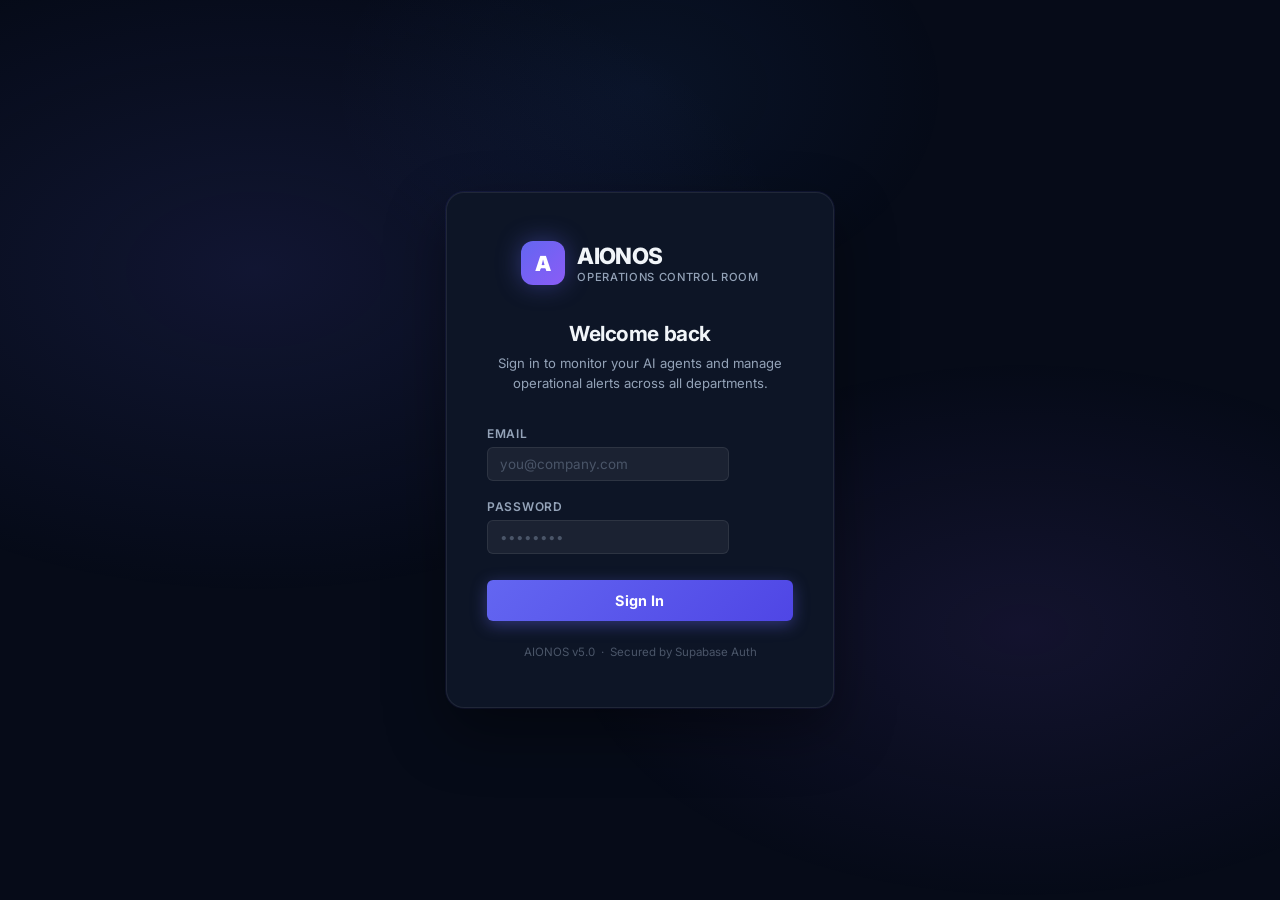
==== frontend/login.html @ afbbd94f "feat: AIONOS Agentic AI Factory - Phases 1-5 Phase 1: FastAPI backend, Supabase DB, seeded alerts/ap" ====
<!DOCTYPE html>
<html lang="en">
<head>
  <meta charset="UTF-8" />
  <meta name="viewport" content="width=device-width, initial-scale=1.0" />
  <title>AIONOS — Sign In</title>
  <meta name="description" content="Sign in to AIONOS Operations Control Room" />
  <link rel="stylesheet" href="src/css/design.css" />
  <link rel="icon" href="data:image/svg+xml,<svg xmlns='http://www.w3.org/2000/svg' viewBox='0 0 100 100'><rect width='100' height='100' rx='20' fill='%236366f1'/><text y='.9em' font-size='70' x='12'>A</text></svg>" />
  <style>
    body { min-height: 100vh; display: flex; align-items: center; justify-content: center; overflow: hidden; }

    body::before {
      content: '';
      position: fixed; inset: 0; pointer-events: none;
      background:
        radial-gradient(ellipse 70% 60% at 20% 30%, rgba(99,102,241,0.12) 0%, transparent 60%),
        radial-gradient(ellipse 60% 50% at 80% 70%, rgba(139,92,246,0.10) 0%, transparent 60%),
        radial-gradient(ellipse 40% 40% at 50% 10%, rgba(59,130,246,0.07) 0%, transparent 60%);
    }

    .login-wrapper {
      position: relative; z-index: 1;
      width: 100%; max-width: 420px;
      padding: 16px;
    }

    .login-card {
      background: var(--bg-surface);
      border: 1px solid var(--border);
      border-radius: var(--radius-lg);
      padding: 48px 40px;
      backdrop-filter: blur(20px);
      box-shadow: 0 24px 60px rgba(0,0,0,0.4), 0 0 0 1px rgba(99,102,241,0.1);
    }

    .login-logo {
      display: flex; align-items: center; gap: 12px;
      margin-bottom: 36px; justify-content: center;
    }
    .login-logo-mark {
      width: 44px; height: 44px; border-radius: 12px;
      background: linear-gradient(135deg, #6366f1, #8b5cf6);
      display: flex; align-items: center; justify-content: center;
      font-size: 1.3rem; font-weight: 900; color: white;
      box-shadow: 0 0 24px rgba(99,102,241,0.4);
    }
    .login-logo-text {
      font-size: 1.4rem; font-weight: 800; letter-spacing: -0.03em;
    }
    .login-logo-text span {
      display: block; font-size: 0.7rem; font-weight: 500;
      color: var(--text-secondary); letter-spacing: 0.06em; text-transform: uppercase; margin-top: 1px;
    }

    .login-title {
      text-align: center; margin-bottom: 8px;
      font-size: 1.3rem; font-weight: 700; letter-spacing: -0.02em;
    }
    .login-subtitle {
      text-align: center; margin-bottom: 32px;
      font-size: 0.82rem; color: var(--text-secondary); line-height: 1.5;
    }

    .form-group { margin-bottom: 18px; }
    .form-label {
      display: block; font-size: 0.75rem; font-weight: 600;
      color: var(--text-secondary); text-transform: uppercase;
      letter-spacing: 0.06em; margin-bottom: 6px;
    }

    .login-btn {
      width: 100%; padding: 12px;
      background: linear-gradient(135deg, #6366f1, #4f46e5);
      color: white; border: none; border-radius: var(--radius-sm);
      font-size: 0.9rem; font-weight: 700; cursor: pointer;
      transition: all 0.2s; letter-spacing: 0.02em;
      margin-top: 8px;
      box-shadow: 0 4px 16px rgba(99,102,241,0.4);
    }
    .login-btn:hover:not(:disabled) {
      transform: translateY(-1px);
      box-shadow: 0 8px 24px rgba(99,102,241,0.5);
    }
    .login-btn:disabled { opacity: 0.6; cursor: not-allowed; transform: none; }

    .login-error {
      background: rgba(244,63,94,0.1); border: 1px solid rgba(244,63,94,0.3);
      border-radius: var(--radius-sm); padding: 10px 14px;
      font-size: 0.82rem; color: #f43f5e; margin-bottom: 16px;
      display: none;
    }
    .login-error.show { display: block; }

    .login-footer {
      text-align: center; margin-top: 24px;
      font-size: 0.72rem; color: var(--text-muted);
    }

    .spinner-inline {
      display: inline-block; width: 14px; height: 14px;
      border: 2px solid rgba(255,255,255,0.3);
      border-top-color: white; border-radius: 50%;
      animation: spin 0.7s linear infinite; vertical-align: middle; margin-right: 6px;
    }
    @keyframes spin { to { transform: rotate(360deg); } }
  </style>
</head>
<body>
  <div class="login-wrapper">
    <div class="login-card">
      <div class="login-logo">
        <div class="login-logo-mark">A</div>
        <div class="login-logo-text">AIONOS <span>Operations Control Room</span></div>
      </div>

      <h1 class="login-title">Welcome back</h1>
      <p class="login-subtitle">Sign in to monitor your AI agents and manage operational alerts across all departments.</p>

      <div class="login-error" id="login-error"></div>

      <form id="login-form" autocomplete="on">
        <div class="form-group">
          <label class="form-label" for="email">Email</label>
          <input class="input" type="email" id="email" name="email"
            placeholder="you@company.com" autocomplete="email" required />
        </div>
        <div class="form-group">
          <label class="form-label" for="password">Password</label>
          <input class="input" type="password" id="password" name="password"
            placeholder="••••••••" autocomplete="current-password" required />
        </div>
        <button class="login-btn" type="submit" id="login-btn">Sign In</button>
      </form>

      <div class="login-footer">
        AIONOS v5.0 &nbsp;·&nbsp; Secured by Supabase Auth
      </div>
    </div>
  </div>

  <script>
    const BASE = "http://localhost:8000";

    // If already logged in, redirect to dashboard
    const token = localStorage.getItem("aionos_token");
    if (token) {
      try {
        const payload = JSON.parse(atob(token.split(".")[1]));
        if (payload.exp * 1000 > Date.now()) {
          window.location.href = "/ui/";
        }
      } catch (_) {}
    }

    document.getElementById("login-form").addEventListener("submit", async (e) => {
      e.preventDefault();
      const btn   = document.getElementById("login-btn");
      const error = document.getElementById("login-error");
      const email    = document.getElementById("email").value.trim();
      const password = document.getElementById("password").value;

      btn.disabled = true;
      btn.innerHTML = '<span class="spinner-inline"></span>Signing in…';
      error.classList.remove("show");

      try {
        const res = await fetch(`${BASE}/api/auth/login`, {
          method:  "POST",
          headers: { "Content-Type": "application/json" },
          body:    JSON.stringify({ email, password }),
        });
        const data = await res.json();

        if (!res.ok) {
          throw new Error(data.detail || "Login failed");
        }

        localStorage.setItem("aionos_token",         data.access_token);
        localStorage.setItem("aionos_refresh_token",  data.refresh_token);
        localStorage.setItem("aionos_user",           JSON.stringify(data.user));

        window.location.href = "/ui/";
      } catch (err) {
        error.textContent = err.message || "Invalid credentials. Please try again.";
        error.classList.add("show");
        btn.disabled = false;
        btn.textContent = "Sign In";
      }
    });
  </script>
</body>
</html>
---- frontend/src/css/design.css ----
/* ============================================================
   AIONOS Design System � CSS Custom Properties & Utilities
   ============================================================ */

@import url("https://fonts.googleapis.com/css2?family=Inter:wght@300;400;500;600;700;800&family=JetBrains+Mono:wght@400;500&display=swap");

/* -- Color Tokens ------------------------------------------- */
:root {
  /* Backgrounds */
  --bg-base:    #060b18;
  --bg-surface: #0d1526;
  --bg-card:    rgba(18, 26, 48, 0.85);
  --bg-glass:   rgba(255, 255, 255, 0.04);
  --bg-glass-hover: rgba(255, 255, 255, 0.07);
  --bg-input:   rgba(255, 255, 255, 0.06);

  /* Borders */
  --border:        rgba(255, 255, 255, 0.08);
  --border-strong: rgba(255, 255, 255, 0.14);
  --border-accent: rgba(99, 102, 241, 0.4);

  /* Text */
  --text-primary:   #f1f5f9;
  --text-secondary: #94a3b8;
  --text-muted:     #4a5568;
  --text-inverse:   #0d1526;

  /* Brand / Accent */
  --indigo:      #6366f1;
  --indigo-dim:  rgba(99, 102, 241, 0.15);
  --indigo-glow: rgba(99, 102, 241, 0.3);

  /* Severity */
  --critical:     #f43f5e;
  --critical-dim: rgba(244, 63, 94, 0.12);
  --high:         #f97316;
  --high-dim:     rgba(249, 115, 22, 0.12);
  --medium:       #eab308;
  --medium-dim:   rgba(234, 179, 8, 0.12);
  --low:          #22c55e;
  --low-dim:      rgba(34, 197, 94, 0.12);

  /* Status */
  --open:               #6366f1;
  --in-progress:        #3b82f6;
  --pending-approval:   #f97316;
  --resolved:           #22c55e;
  --escalated:          #f43f5e;

  /* Departments */
  --dept-finance:    #818cf8;
  --dept-hr:         #f472b6;
  --dept-sales:      #34d399;
  --dept-operations: #fbbf24;

  /* Spacing */
  --radius-sm:  6px;
  --radius-md:  12px;
  --radius-lg:  18px;
  --radius-xl:  24px;

  /* Shadows */
  --shadow-card: 0 4px 24px rgba(0,0,0,0.4), 0 1px 3px rgba(0,0,0,0.3);
  --shadow-glow: 0 0 32px rgba(99, 102, 241, 0.15);
  --shadow-modal: 0 24px 64px rgba(0,0,0,0.7);

  /* Transitions */
  --ease: cubic-bezier(0.4, 0, 0.2, 1);
  --transition: 0.2s var(--ease);
  --transition-slow: 0.4s var(--ease);
}

/* -- Reset -------------------------------------------------- */
*, *::before, *::after { box-sizing: border-box; margin: 0; padding: 0; }
html { scroll-behavior: smooth; }
body {
  font-family: "Inter", -apple-system, system-ui, sans-serif;
  background: var(--bg-base);
  color: var(--text-primary);
  min-height: 100vh;
  -webkit-font-smoothing: antialiased;
  overflow-x: hidden;
}
button { font-family: inherit; cursor: pointer; border: none; outline: none; }
input, select, textarea { font-family: inherit; outline: none; }
a { text-decoration: none; color: inherit; }
img { max-width: 100%; }

/* -- Typography Utilities ----------------------------------- */
.text-xs   { font-size: 0.7rem; }
.text-sm   { font-size: 0.8125rem; }
.text-base { font-size: 0.9375rem; }
.text-lg   { font-size: 1.125rem; }
.text-xl   { font-size: 1.375rem; }
.text-2xl  { font-size: 1.75rem; }
.text-3xl  { font-size: 2.25rem; }
.font-mono { font-family: "JetBrains Mono", monospace; }
.font-medium { font-weight: 500; }
.font-semibold { font-weight: 600; }
.font-bold   { font-weight: 700; }
.text-muted  { color: var(--text-secondary); }
.text-accent { color: var(--indigo); }

/* -- Layout Utilities --------------------------------------- */
.flex       { display: flex; }
.flex-col   { display: flex; flex-direction: column; }
.items-center { align-items: center; }
.justify-between { justify-content: space-between; }
.gap-1  { gap: 4px; }
.gap-2  { gap: 8px; }
.gap-3  { gap: 12px; }
.gap-4  { gap: 16px; }
.gap-6  { gap: 24px; }
.gap-8  { gap: 32px; }
.w-full { width: 100%; }
.h-full { height: 100%; }

/* -- Glass Card --------------------------------------------- */
.card {
  background: var(--bg-card);
  border: 1px solid var(--border);
  border-radius: var(--radius-lg);
  backdrop-filter: blur(16px);
  -webkit-backdrop-filter: blur(16px);
  box-shadow: var(--shadow-card);
  transition: border-color var(--transition), box-shadow var(--transition);
}
.card:hover { border-color: var(--border-strong); }
.card.glow:hover {
  border-color: var(--border-accent);
  box-shadow: var(--shadow-card), var(--shadow-glow);
}

/* -- Severity Badges ---------------------------------------- */
.badge {
  display: inline-flex; align-items: center; gap: 5px;
  padding: 3px 10px; border-radius: 100px;
  font-size: 0.72rem; font-weight: 600; letter-spacing: 0.03em;
  white-space: nowrap;
}
.badge-critical { background: var(--critical-dim); color: var(--critical); border: 1px solid rgba(244,63,94,0.25); }
.badge-high     { background: var(--high-dim);     color: var(--high);     border: 1px solid rgba(249,115,22,0.25); }
.badge-medium   { background: var(--medium-dim);   color: var(--medium);   border: 1px solid rgba(234,179,8,0.25); }
.badge-low      { background: var(--low-dim);       color: var(--low);      border: 1px solid rgba(34,197,94,0.25); }

/* -- Status Badges ------------------------------------------ */
.status-open             { background: var(--indigo-dim);   color: var(--open); }
.status-in_progress      { background: rgba(59,130,246,.12); color: var(--in-progress); }
.status-pending_approval { background: var(--high-dim);     color: var(--pending-approval); }
.status-resolved         { background: var(--low-dim);       color: var(--resolved); }
.status-escalated        { background: var(--critical-dim);  color: var(--escalated); }

/* -- Buttons ------------------------------------------------ */
.btn {
  display: inline-flex; align-items: center; gap: 7px;
  padding: 8px 18px; border-radius: var(--radius-sm);
  font-size: 0.82rem; font-weight: 600; letter-spacing: 0.01em;
  transition: all var(--transition);
  white-space: nowrap;
}
.btn-primary {
  background: var(--indigo); color: #fff;
  box-shadow: 0 0 16px rgba(99,102,241,0.35);
}
.btn-primary:hover { background: #818cf8; box-shadow: 0 0 24px rgba(99,102,241,0.5); transform: translateY(-1px); }
.btn-primary:active { transform: translateY(0); }
.btn-ghost {
  background: var(--bg-glass); color: var(--text-secondary); border: 1px solid var(--border);
}
.btn-ghost:hover { background: var(--bg-glass-hover); color: var(--text-primary); border-color: var(--border-strong); }
.btn-danger {
  background: rgba(244,63,94,0.12); color: var(--critical); border: 1px solid rgba(244,63,94,0.3);
}
.btn-danger:hover { background: rgba(244,63,94,0.2); }
.btn-success {
  background: rgba(34,197,94,0.12); color: var(--resolved); border: 1px solid rgba(34,197,94,0.3);
}
.btn-success:hover { background: rgba(34,197,94,0.2); }
.btn-sm { padding: 5px 12px; font-size: 0.75rem; }
.btn:disabled { opacity: 0.45; cursor: not-allowed; pointer-events: none; }

/* -- Input / Select ----------------------------------------- */
.input, .select {
  background: var(--bg-input); border: 1px solid var(--border);
  border-radius: var(--radius-sm); color: var(--text-primary);
  padding: 8px 12px; font-size: 0.84rem;
  transition: border-color var(--transition);
}
.input::placeholder { color: var(--text-muted); }
.input:focus, .select:focus { border-color: var(--border-accent); }
.select option { background: var(--bg-surface); }

/* -- Table -------------------------------------------------- */
.table-wrapper {
  border: 1px solid var(--border); border-radius: var(--radius-md);
  overflow: hidden; overflow-x: auto;
}
table { width: 100%; border-collapse: collapse; }
thead { background: rgba(255,255,255,0.03); }
th {
  padding: 11px 16px; text-align: left;
  font-size: 0.72rem; font-weight: 600; color: var(--text-secondary);
  letter-spacing: 0.06em; text-transform: uppercase;
  border-bottom: 1px solid var(--border);
}
td {
  padding: 13px 16px; font-size: 0.84rem; color: var(--text-primary);
  border-bottom: 1px solid var(--border); vertical-align: middle;
}
tr:last-child td { border-bottom: none; }
tbody tr { transition: background var(--transition); }
tbody tr:hover { background: var(--bg-glass); }

/* -- Spinner ------------------------------------------------ */
@keyframes spin { to { transform: rotate(360deg); } }
.spinner {
  width: 18px; height: 18px;
  border: 2px solid rgba(99,102,241,0.2);
  border-top-color: var(--indigo);
  border-radius: 50%;
  animation: spin 0.7s linear infinite;
  flex-shrink: 0;
}
.spinner-lg { width: 40px; height: 40px; border-width: 3px; }

/* -- Skeleton loader ---------------------------------------- */
@keyframes shimmer {
  from { background-position: -200% 0; }
  to   { background-position:  200% 0; }
}
.skeleton {
  background: linear-gradient(90deg, var(--bg-glass) 25%, rgba(255,255,255,0.08) 50%, var(--bg-glass) 75%);
  background-size: 200% 100%;
  animation: shimmer 1.4s infinite;
  border-radius: var(--radius-sm);
}

/* -- Modal -------------------------------------------------- */
.modal-backdrop {
  position: fixed; inset: 0; z-index: 200;
  background: rgba(0,0,0,0.7); backdrop-filter: blur(4px);
  display: flex; align-items: center; justify-content: center;
  padding: 24px;
}
.modal {
  background: var(--bg-surface); border: 1px solid var(--border-strong);
  border-radius: var(--radius-xl); box-shadow: var(--shadow-modal);
  padding: 32px; max-width: 480px; width: 100%;
  animation: slideUp 0.2s var(--ease);
}
@keyframes slideUp {
  from { opacity: 0; transform: translateY(20px); }
  to   { opacity: 1; transform: translateY(0); }
}

/* -- Drawer ------------------------------------------------- */
.drawer-backdrop {
  position: fixed; inset: 0; z-index: 100;
  background: rgba(0,0,0,0.5); backdrop-filter: blur(2px);
}
.drawer {
  position: fixed; top: 0; right: 0; bottom: 0; z-index: 101;
  width: min(600px, 100vw); background: var(--bg-surface);
  border-left: 1px solid var(--border-strong);
  box-shadow: -8px 0 40px rgba(0,0,0,0.5);
  display: flex; flex-direction: column;
  animation: slideIn 0.25s var(--ease);
  overflow: hidden;
}
@keyframes slideIn {
  from { transform: translateX(100%); }
  to   { transform: translateX(0); }
}
.drawer-header {
  padding: 20px 24px; border-bottom: 1px solid var(--border);
  display: flex; align-items: flex-start; justify-content: space-between; gap: 12px; flex-shrink: 0;
}
.drawer-body { flex: 1; overflow-y: auto; padding: 20px 24px; }
.close-btn {
  background: var(--bg-glass); border: 1px solid var(--border);
  border-radius: var(--radius-sm); width: 32px; height: 32px;
  display: flex; align-items: center; justify-content: center;
  color: var(--text-secondary); font-size: 1.1rem; flex-shrink: 0;
  cursor: pointer; transition: all var(--transition);
}
.close-btn:hover { background: var(--bg-glass-hover); color: var(--text-primary); }

/* -- Sidebar Nav -------------------------------------------- */
.sidebar {
  width: 220px; flex-shrink: 0;
  background: var(--bg-surface);
  border-right: 1px solid var(--border);
  display: flex; flex-direction: column; padding: 24px 0;
  position: fixed; top: 0; left: 0; bottom: 0; z-index: 50;
}
.sidebar-logo {
  padding: 0 20px 28px;
  display: flex; align-items: center; gap: 10px;
}
.sidebar-logo .logo-mark {
  width: 34px; height: 34px; border-radius: 10px;
  background: linear-gradient(135deg, var(--indigo) 0%, #8b5cf6 100%);
  display: flex; align-items: center; justify-content: center;
  font-size: 1rem; font-weight: 800; color: #fff; flex-shrink: 0;
  box-shadow: 0 0 20px var(--indigo-glow);
}
.sidebar-logo .logo-text { font-weight: 700; font-size: 0.95rem; letter-spacing: -0.01em; }
.sidebar-logo .logo-text span { display: block; font-size: 0.68rem; color: var(--text-secondary); font-weight: 400; }
.nav-section { padding: 0 12px 6px; }
.nav-section-label {
  font-size: 0.65rem; font-weight: 700; letter-spacing: 0.1em; text-transform: uppercase;
  color: var(--text-muted); padding: 0 8px; margin-bottom: 4px;
}
.nav-link {
  display: flex; align-items: center; gap: 10px;
  padding: 9px 12px; border-radius: var(--radius-sm);
  font-size: 0.84rem; font-weight: 500; color: var(--text-secondary);
  cursor: pointer; transition: all var(--transition);
  border: 1px solid transparent;
}
.nav-link:hover { background: var(--bg-glass); color: var(--text-primary); }
.nav-link.active {
  background: var(--indigo-dim); color: var(--indigo);
  border-color: var(--border-accent);
}
.nav-link .nav-icon { font-size: 1rem; width: 20px; text-align: center; }
.nav-badge {
  margin-left: auto; background: var(--critical); color: #fff;
  border-radius: 100px; font-size: 0.65rem; font-weight: 700; padding: 1px 7px;
  min-width: 20px; text-align: center;
}

/* -- Main content ------------------------------------------- */
.app-layout { display: flex; min-height: 100vh; }
.main { margin-left: 220px; flex: 1; display: flex; flex-direction: column; min-height: 100vh; }
.page { flex: 1; padding: 28px 32px; max-width: 1400px; }
.page-header { margin-bottom: 28px; }
.page-header h1 { font-size: 1.5rem; font-weight: 700; letter-spacing: -0.02em; }
.page-header p { color: var(--text-secondary); font-size: 0.875rem; margin-top: 4px; }

/* -- KPI Cards ---------------------------------------------- */
.kpi-grid { display: grid; grid-template-columns: repeat(auto-fit, minmax(220px, 1fr)); gap: 16px; }
.kpi-card {
  padding: 22px 24px;
  display: flex; flex-direction: column; gap: 12px;
  position: relative; overflow: hidden;
}
.kpi-card::before {
  content: ''; position: absolute; top: -20px; right: -20px;
  width: 80px; height: 80px; border-radius: 50%;
  background: radial-gradient(circle, var(--kpi-color, var(--indigo)) 0%, transparent 70%);
  opacity: 0.15;
}
.kpi-label { font-size: 0.72rem; font-weight: 600; text-transform: uppercase; letter-spacing: 0.08em; color: var(--text-secondary); }
.kpi-value { font-size: 2.2rem; font-weight: 800; line-height: 1; letter-spacing: -0.03em; }
.kpi-sub   { display: flex; gap: 12px; flex-wrap: wrap; }
.kpi-sub-item { display: flex; align-items: center; gap: 5px; font-size: 0.76rem; color: var(--text-secondary); }
.kpi-dot { width: 6px; height: 6px; border-radius: 50%; flex-shrink: 0; }

/* -- Activity Feed ------------------------------------------ */
.activity-list { display: flex; flex-direction: column; gap: 2px; }
.activity-item {
  display: flex; align-items: flex-start; gap: 12px;
  padding: 10px 14px; border-radius: var(--radius-sm);
  transition: background var(--transition); cursor: default;
}
.activity-item:hover { background: var(--bg-glass); }
.activity-dot { width: 8px; height: 8px; border-radius: 50%; margin-top: 5px; flex-shrink: 0; }
.activity-content { flex: 1; min-width: 0; }
.activity-action { font-size: 0.82rem; font-weight: 500; white-space: nowrap; overflow: hidden; text-overflow: ellipsis; }
.activity-meta   { font-size: 0.72rem; color: var(--text-secondary); margin-top: 2px; }

/* -- Trace Steps -------------------------------------------- */
.trace-list { display: flex; flex-direction: column; gap: 8px; }
.trace-step {
  border-radius: var(--radius-sm); padding: 12px 14px;
  border: 1px solid var(--border); background: var(--bg-glass);
  transition: border-color var(--transition);
}
.trace-step:hover { border-color: var(--border-strong); }
.trace-step.role-ai    { border-left: 3px solid var(--indigo); }
.trace-step.role-tool  { border-left: 3px solid var(--low); }
.trace-step.role-human { border-left: 3px solid var(--medium); }
.trace-role {
  font-size: 0.68rem; font-weight: 700; letter-spacing: 0.08em; text-transform: uppercase; margin-bottom: 6px;
}
.trace-content { font-size: 0.82rem; color: var(--text-secondary); white-space: pre-wrap; word-break: break-word; }
.trace-tool-call {
  display: inline-flex; align-items: center; gap: 6px;
  background: var(--indigo-dim); border: 1px solid var(--border-accent);
  border-radius: var(--radius-sm); padding: 3px 10px; margin: 4px 4px 4px 0;
  font-size: 0.75rem; font-weight: 600; color: var(--indigo); font-family: "JetBrains Mono", monospace;
}

/* -- Misc --------------------------------------------------- */
.divider { border: none; border-top: 1px solid var(--border); margin: 20px 0; }
.empty-state {
  text-align: center; padding: 60px 20px; color: var(--text-secondary);
}
.empty-state .empty-icon { font-size: 2.5rem; margin-bottom: 12px; opacity: 0.5; }
.empty-state p { font-size: 0.875rem; }
.tag {
  display: inline-flex; align-items: center; padding: 2px 8px;
  background: var(--bg-glass); border: 1px solid var(--border);
  border-radius: 4px; font-size: 0.72rem; color: var(--text-secondary); font-family: monospace;
}
.dept-dot {
  width: 8px; height: 8px; border-radius: 50%; display: inline-block;
}
.dept-Finance    { background: var(--dept-finance); }
.dept-HR         { background: var(--dept-hr); }
.dept-Sales      { background: var(--dept-sales); }
.dept-Operations { background: var(--dept-operations); }

/* -- Toast notifications ------------------------------------ */
#toast-container {
  position: fixed; bottom: 24px; right: 24px; z-index: 9999;
  display: flex; flex-direction: column; gap: 10px; pointer-events: none;
}
.toast {
  background: var(--bg-surface); border: 1px solid var(--border-strong);
  border-radius: var(--radius-md); padding: 12px 18px;
  font-size: 0.84rem; min-width: 260px; max-width: 380px;
  box-shadow: var(--shadow-modal); pointer-events: all;
  display: flex; align-items: center; gap: 10px;
  animation: toastIn 0.25s var(--ease);
}
.toast-success { border-left: 3px solid var(--resolved); }
.toast-error   { border-left: 3px solid var(--critical); }
.toast-info    { border-left: 3px solid var(--indigo); }
@keyframes toastIn {
  from { opacity: 0; transform: translateY(10px) scale(0.97); }
  to   { opacity: 1; transform: translateY(0) scale(1); }
}

/* -- Responsive --------------------------------------------- */
@media (max-width: 768px) {
  .sidebar { width: 64px; }
  .sidebar-logo .logo-text,
  .nav-link span,
  .nav-section-label { display: none; }
  .nav-link { justify-content: center; padding: 10px; }
  .main { margin-left: 64px; }
  .page { padding: 16px; }
}
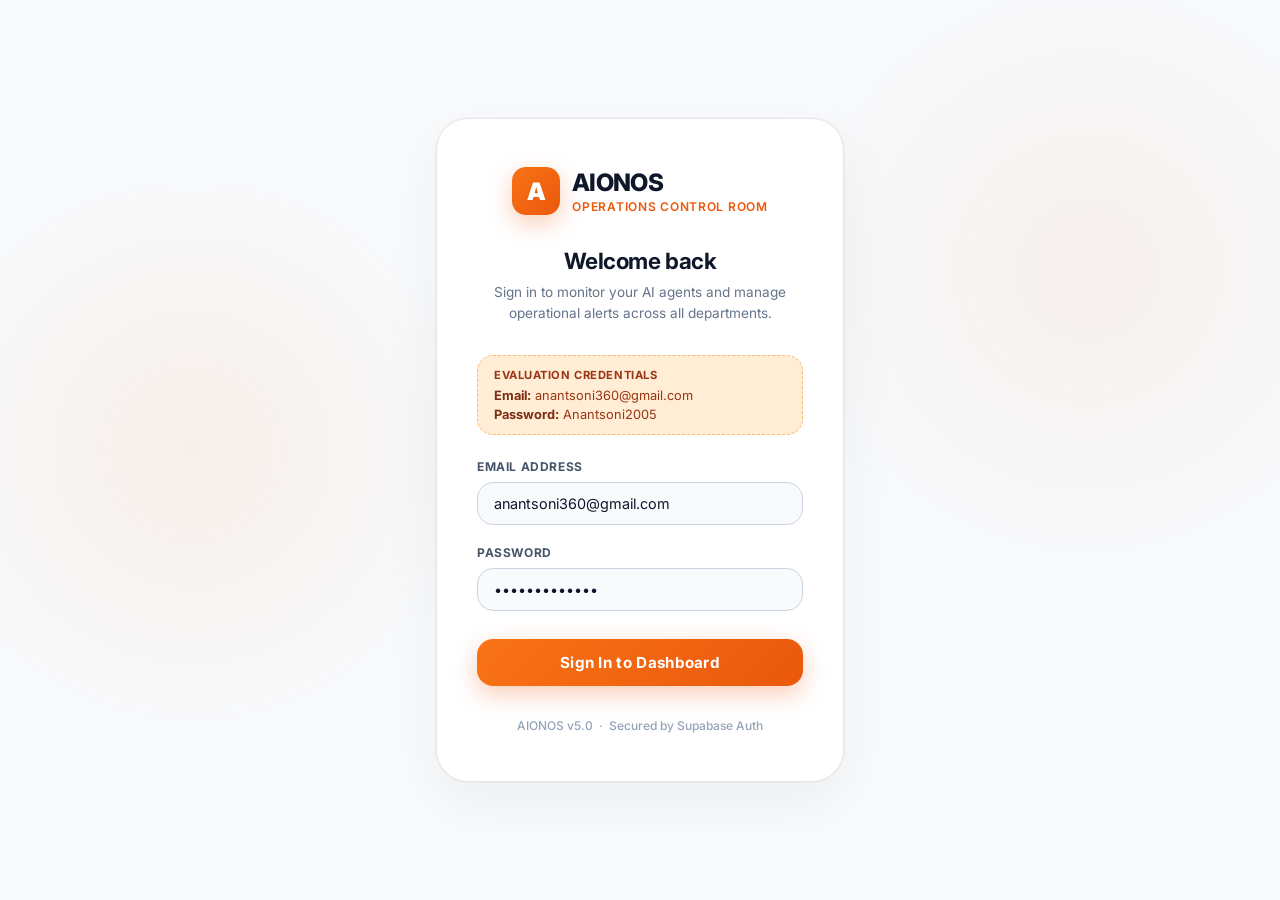
==== commit f0caa5f3: "feat: complete UI overhaul to light/orange curved theme" ====
--- a/frontend/login.html
+++ b/frontend/login.html
@@ -6,102 +6,105 @@
   <title>AIONOS — Sign In</title>
   <meta name="description" content="Sign in to AIONOS Operations Control Room" />
   <link rel="stylesheet" href="src/css/design.css" />
-  <link rel="icon" href="data:image/svg+xml,<svg xmlns='http://www.w3.org/2000/svg' viewBox='0 0 100 100'><rect width='100' height='100' rx='20' fill='%236366f1'/><text y='.9em' font-size='70' x='12'>A</text></svg>" />
+  <link rel="icon" href="data:image/svg+xml,<svg xmlns='http://www.w3.org/2000/svg' viewBox='0 0 100 100'><rect width='100' height='100' rx='20' fill='%23ea580c'/><text y='.9em' font-size='70' x='12'>A</text></svg>" />
   <style>
-    body { min-height: 100vh; display: flex; align-items: center; justify-content: center; overflow: hidden; }
+    body { min-height: 100vh; display: flex; align-items: center; justify-content: center; overflow: hidden; background: #f8fafc; }
 
     body::before {
-      content: '';
-      position: fixed; inset: 0; pointer-events: none;
+      content: ''; position: fixed; inset: 0; pointer-events: none;
       background:
-        radial-gradient(ellipse 70% 60% at 20% 30%, rgba(99,102,241,0.12) 0%, transparent 60%),
-        radial-gradient(ellipse 60% 50% at 80% 70%, rgba(139,92,246,0.10) 0%, transparent 60%),
-        radial-gradient(ellipse 40% 40% at 50% 10%, rgba(59,130,246,0.07) 0%, transparent 60%);
+        radial-gradient(circle at 15% 50%, rgba(249, 115, 22, 0.08), transparent 25%),
+        radial-gradient(circle at 85% 30%, rgba(234, 88, 12, 0.06), transparent 25%);
     }
 
     .login-wrapper {
       position: relative; z-index: 1;
-      width: 100%; max-width: 420px;
+      width: 100%; max-width: 440px;
       padding: 16px;
     }
 
     .login-card {
-      background: var(--bg-surface);
-      border: 1px solid var(--border);
-      border-radius: var(--radius-lg);
+      background: #ffffff;
+      border: 1px solid #e2e8f0;
+      border-radius: var(--radius-xl);
       padding: 48px 40px;
-      backdrop-filter: blur(20px);
-      box-shadow: 0 24px 60px rgba(0,0,0,0.4), 0 0 0 1px rgba(99,102,241,0.1);
+      box-shadow: 0 20px 60px rgba(0,0,0,0.05), 0 0 0 1px rgba(234,88,12,0.05);
     }
 
     .login-logo {
       display: flex; align-items: center; gap: 12px;
-      margin-bottom: 36px; justify-content: center;
+      margin-bottom: 32px; justify-content: center;
     }
     .login-logo-mark {
-      width: 44px; height: 44px; border-radius: 12px;
-      background: linear-gradient(135deg, #6366f1, #8b5cf6);
+      width: 48px; height: 48px; border-radius: 14px;
+      background: linear-gradient(135deg, #f97316, #ea580c);
       display: flex; align-items: center; justify-content: center;
-      font-size: 1.3rem; font-weight: 900; color: white;
-      box-shadow: 0 0 24px rgba(99,102,241,0.4);
-    }
-    .login-logo-text {
-      font-size: 1.4rem; font-weight: 800; letter-spacing: -0.03em;
-    }
+      font-size: 1.5rem; font-weight: 900; color: white;
+      box-shadow: 0 8px 24px rgba(234, 88, 12, 0.3);
+    }
+    .login-logo-text { font-size: 1.5rem; font-weight: 800; letter-spacing: -0.03em; color: #0f172a; }
     .login-logo-text span {
-      display: block; font-size: 0.7rem; font-weight: 500;
-      color: var(--text-secondary); letter-spacing: 0.06em; text-transform: uppercase; margin-top: 1px;
+      display: block; font-size: 0.75rem; font-weight: 600;
+      color: #ea580c; letter-spacing: 0.06em; text-transform: uppercase; margin-top: 2px;
     }
 
     .login-title {
       text-align: center; margin-bottom: 8px;
-      font-size: 1.3rem; font-weight: 700; letter-spacing: -0.02em;
+      font-size: 1.4rem; font-weight: 700; letter-spacing: -0.02em; color: #0f172a;
     }
     .login-subtitle {
       text-align: center; margin-bottom: 32px;
-      font-size: 0.82rem; color: var(--text-secondary); line-height: 1.5;
-    }
-
-    .form-group { margin-bottom: 18px; }
+      font-size: 0.85rem; color: #64748b; line-height: 1.5;
+    }
+
+    .test-credentials {
+      background: #ffedd5; border: 1px dashed #fdba74;
+      border-radius: var(--radius-md); padding: 12px 16px;
+      margin-bottom: 24px; font-size: 0.8rem; color: #9a3412;
+      display: flex; flex-direction: column; gap: 4px;
+    }
+    .test-credentials strong { color: #7c2d12; }
+
+    .form-group { margin-bottom: 20px; }
     .form-label {
-      display: block; font-size: 0.75rem; font-weight: 600;
-      color: var(--text-secondary); text-transform: uppercase;
-      letter-spacing: 0.06em; margin-bottom: 6px;
+      display: block; font-size: 0.75rem; font-weight: 700;
+      color: #475569; text-transform: uppercase;
+      letter-spacing: 0.05em; margin-bottom: 8px;
     }
 
     .login-btn {
-      width: 100%; padding: 12px;
-      background: linear-gradient(135deg, #6366f1, #4f46e5);
-      color: white; border: none; border-radius: var(--radius-sm);
-      font-size: 0.9rem; font-weight: 700; cursor: pointer;
+      width: 100%; padding: 14px;
+      background: linear-gradient(135deg, #f97316, #ea580c);
+      color: white; border: none; border-radius: var(--radius-md);
+      font-size: 0.95rem; font-weight: 700; cursor: pointer;
       transition: all 0.2s; letter-spacing: 0.02em;
       margin-top: 8px;
-      box-shadow: 0 4px 16px rgba(99,102,241,0.4);
+      box-shadow: 0 8px 24px rgba(234, 88, 12, 0.3);
     }
     .login-btn:hover:not(:disabled) {
-      transform: translateY(-1px);
-      box-shadow: 0 8px 24px rgba(99,102,241,0.5);
-    }
-    .login-btn:disabled { opacity: 0.6; cursor: not-allowed; transform: none; }
+      transform: translateY(-2px);
+      box-shadow: 0 12px 32px rgba(234, 88, 12, 0.4);
+    }
+    .login-btn:disabled { opacity: 0.7; cursor: not-allowed; transform: none; }
 
     .login-error {
-      background: rgba(244,63,94,0.1); border: 1px solid rgba(244,63,94,0.3);
-      border-radius: var(--radius-sm); padding: 10px 14px;
-      font-size: 0.82rem; color: #f43f5e; margin-bottom: 16px;
-      display: none;
+      background: #fee2e2; border: 1px solid #fca5a5;
+      border-radius: var(--radius-sm); padding: 12px 16px;
+      font-size: 0.85rem; color: #b91c1c; margin-bottom: 20px;
+      display: none; font-weight: 500;
     }
     .login-error.show { display: block; }
 
     .login-footer {
-      text-align: center; margin-top: 24px;
-      font-size: 0.72rem; color: var(--text-muted);
+      text-align: center; margin-top: 32px;
+      font-size: 0.75rem; color: #94a3b8; font-weight: 500;
     }
 
     .spinner-inline {
-      display: inline-block; width: 14px; height: 14px;
-      border: 2px solid rgba(255,255,255,0.3);
+      display: inline-block; width: 16px; height: 16px;
+      border: 2px solid rgba(255,255,255,0.4);
       border-top-color: white; border-radius: 50%;
-      animation: spin 0.7s linear infinite; vertical-align: middle; margin-right: 6px;
+      animation: spin 0.7s linear infinite; vertical-align: middle; margin-right: 8px;
     }
     @keyframes spin { to { transform: rotate(360deg); } }
   </style>
@@ -117,20 +120,27 @@
       <h1 class="login-title">Welcome back</h1>
       <p class="login-subtitle">Sign in to monitor your AI agents and manage operational alerts across all departments.</p>
 
+      <!-- TEST CREDENTIALS BOX -->
+      <div class="test-credentials">
+        <div style="font-weight:700;margin-bottom:2px;text-transform:uppercase;font-size:0.7rem;letter-spacing:0.05em">Evaluation Credentials</div>
+        <div><strong>Email:</strong> anantsoni360@gmail.com</div>
+        <div><strong>Password:</strong> Anantsoni2005</div>
+      </div>
+
       <div class="login-error" id="login-error"></div>
 
       <form id="login-form" autocomplete="on">
         <div class="form-group">
-          <label class="form-label" for="email">Email</label>
+          <label class="form-label" for="email">Email address</label>
           <input class="input" type="email" id="email" name="email"
-            placeholder="you@company.com" autocomplete="email" required />
+            placeholder="anantsoni360@gmail.com" value="anantsoni360@gmail.com" autocomplete="email" required />
         </div>
         <div class="form-group">
           <label class="form-label" for="password">Password</label>
           <input class="input" type="password" id="password" name="password"
-            placeholder="••••••••" autocomplete="current-password" required />
+            placeholder="••••••••" value="Anantsoni2005" autocomplete="current-password" required />
         </div>
-        <button class="login-btn" type="submit" id="login-btn">Sign In</button>
+        <button class="login-btn" type="submit" id="login-btn">Sign In to Dashboard</button>
       </form>
 
       <div class="login-footer">
@@ -139,8 +149,9 @@
     </div>
   </div>
 
+  <script src="src/js/config.js"></script>
   <script>
-    const BASE = "http://localhost:8000";
+    const BASE = window.AIONOS_API_URL || "http://localhost:8000";
 
     // If already logged in, redirect to dashboard
     const token = localStorage.getItem("aionos_token");
@@ -148,7 +159,8 @@
       try {
         const payload = JSON.parse(atob(token.split(".")[1]));
         if (payload.exp * 1000 > Date.now()) {
-          window.location.href = "/ui/";
+          const basePath = window.location.pathname.startsWith('/ui') ? '/ui' : '';
+          window.location.href = `${basePath}/`;
         }
       } catch (_) {}
     }
@@ -180,12 +192,13 @@
         localStorage.setItem("aionos_refresh_token",  data.refresh_token);
         localStorage.setItem("aionos_user",           JSON.stringify(data.user));
 
-        window.location.href = "/ui/";
+        const basePath = window.location.pathname.startsWith('/ui') ? '/ui' : '';
+        window.location.href = `${basePath}/`;
       } catch (err) {
         error.textContent = err.message || "Invalid credentials. Please try again.";
         error.classList.add("show");
         btn.disabled = false;
-        btn.textContent = "Sign In";
+        btn.textContent = "Sign In to Dashboard";
       }
     });
   </script>
--- a/frontend/src/css/design.css
+++ b/frontend/src/css/design.css
@@ -1,5 +1,5 @@
 /* ============================================================
-   AIONOS Design System � CSS Custom Properties & Utilities
+   AIONOS Design System - White & Orange Curve Theme
    ============================================================ */
 
 @import url("https://fonts.googleapis.com/css2?family=Inter:wght@300;400;500;600;700;800&family=JetBrains+Mono:wght@400;500&display=swap");
@@ -7,62 +7,65 @@
 /* -- Color Tokens ------------------------------------------- */
 :root {
   /* Backgrounds */
-  --bg-base:    #060b18;
-  --bg-surface: #0d1526;
-  --bg-card:    rgba(18, 26, 48, 0.85);
-  --bg-glass:   rgba(255, 255, 255, 0.04);
-  --bg-glass-hover: rgba(255, 255, 255, 0.07);
-  --bg-input:   rgba(255, 255, 255, 0.06);
+  --bg-base:    #f1f5f9;  /* Light slate for outer background */
+  --bg-surface: #ffffff;  /* Pure white for cards/panels */
+  --bg-card:    #ffffff;
+  --bg-glass:   rgba(255, 255, 255, 0.7);
+  --bg-glass-hover: rgba(249, 115, 22, 0.08); /* Soft orange hover */
+  --bg-input:   #f8fafc;
 
   /* Borders */
-  --border:        rgba(255, 255, 255, 0.08);
-  --border-strong: rgba(255, 255, 255, 0.14);
-  --border-accent: rgba(99, 102, 241, 0.4);
+  --border:        #e2e8f0;
+  --border-strong: #cbd5e1;
+  --border-accent: rgba(234, 88, 12, 0.4);
 
   /* Text */
-  --text-primary:   #f1f5f9;
-  --text-secondary: #94a3b8;
-  --text-muted:     #4a5568;
-  --text-inverse:   #0d1526;
-
-  /* Brand / Accent */
-  --indigo:      #6366f1;
-  --indigo-dim:  rgba(99, 102, 241, 0.15);
-  --indigo-glow: rgba(99, 102, 241, 0.3);
+  --text-primary:   #0f172a;
+  --text-secondary: #475569;
+  --text-muted:     #94a3b8;
+  --text-inverse:   #ffffff;
+
+  /* Brand / Accent - Vibrant Orange */
+  --indigo:      #ea580c;  /* Primary brand color */
+  --indigo-dim:  rgba(234, 88, 12, 0.1);
+  --indigo-glow: rgba(234, 88, 12, 0.2);
+  --orange-light: #ffedd5;
 
   /* Severity */
-  --critical:     #f43f5e;
-  --critical-dim: rgba(244, 63, 94, 0.12);
+  --critical:     #ef4444;
+  --critical-dim: rgba(239, 68, 68, 0.1);
   --high:         #f97316;
-  --high-dim:     rgba(249, 115, 22, 0.12);
+  --high-dim:     rgba(249, 115, 22, 0.1);
   --medium:       #eab308;
-  --medium-dim:   rgba(234, 179, 8, 0.12);
-  --low:          #22c55e;
-  --low-dim:      rgba(34, 197, 94, 0.12);
+  --medium-dim:   rgba(234, 179, 8, 0.1);
+  --low:          #10b981;
+  --low-dim:      rgba(16, 185, 129, 0.1);
 
   /* Status */
-  --open:               #6366f1;
+  --open:               #ea580c;
   --in-progress:        #3b82f6;
-  --pending-approval:   #f97316;
-  --resolved:           #22c55e;
-  --escalated:          #f43f5e;
+  --pending-approval:   #eab308;
+  --resolved:           #10b981;
+  --escalated:          #ef4444;
 
   /* Departments */
-  --dept-finance:    #818cf8;
-  --dept-hr:         #f472b6;
-  --dept-sales:      #34d399;
-  --dept-operations: #fbbf24;
-
-  /* Spacing */
-  --radius-sm:  6px;
-  --radius-md:  12px;
-  --radius-lg:  18px;
-  --radius-xl:  24px;
-
-  /* Shadows */
-  --shadow-card: 0 4px 24px rgba(0,0,0,0.4), 0 1px 3px rgba(0,0,0,0.3);
-  --shadow-glow: 0 0 32px rgba(99, 102, 241, 0.15);
-  --shadow-modal: 0 24px 64px rgba(0,0,0,0.7);
+  --dept-finance:    #8b5cf6;
+  --dept-hr:         #ec4899;
+  --dept-sales:      #10b981;
+  --dept-operations: #ea580c;
+
+  /* Spacing & Curves */
+  --radius-sm:  8px;
+  --radius-md:  16px;
+  --radius-lg:  24px;
+  --radius-xl:  32px;  /* Heavy curves */
+  --radius-pill: 9999px;
+
+  /* Shadows - Light diffuse */
+  --shadow-card: 0 4px 20px rgba(0, 0, 0, 0.03), 0 1px 3px rgba(0,0,0,0.02);
+  --shadow-soft: 0 10px 40px rgba(0, 0, 0, 0.04), 0 2px 6px rgba(0,0,0,0.02);
+  --shadow-glow: 0 0 32px rgba(234, 88, 12, 0.15);
+  --shadow-modal: 0 24px 64px rgba(0, 0, 0, 0.12);
 
   /* Transitions */
   --ease: cubic-bezier(0.4, 0, 0.2, 1);
@@ -81,7 +84,7 @@
   -webkit-font-smoothing: antialiased;
   overflow-x: hidden;
 }
-button { font-family: inherit; cursor: pointer; border: none; outline: none; }
+button { font-family: inherit; cursor: pointer; border: none; outline: none; background: transparent; }
 input, select, textarea { font-family: inherit; outline: none; }
 a { text-decoration: none; color: inherit; }
 img { max-width: 100%; }
@@ -98,348 +101,287 @@
 .font-medium { font-weight: 500; }
 .font-semibold { font-weight: 600; }
 .font-bold   { font-weight: 700; }
-.text-muted  { color: var(--text-secondary); }
-.text-accent { color: var(--indigo); }
-
-/* -- Layout Utilities --------------------------------------- */
-.flex       { display: flex; }
-.flex-col   { display: flex; flex-direction: column; }
+
+.text-primary   { color: var(--text-primary); }
+.text-secondary { color: var(--text-secondary); }
+.text-muted     { color: var(--text-muted); }
+
+/* -- App Layout (Floating Curved Sidebar) ------------------- */
+.app-layout {
+  display: flex;
+  min-height: 100vh;
+  padding: 16px;
+  gap: 16px;
+  max-width: 1800px;
+  margin: 0 auto;
+}
+
+.sidebar {
+  width: 260px;
+  background: var(--bg-surface);
+  border: 1px solid var(--border);
+  border-radius: var(--radius-xl);
+  box-shadow: var(--shadow-soft);
+  display: flex;
+  flex-direction: column;
+  overflow: hidden;
+  flex-shrink: 0;
+  position: relative;
+  z-index: 10;
+}
+
+.main {
+  flex: 1;
+  background: var(--bg-surface);
+  border: 1px solid var(--border);
+  border-radius: var(--radius-xl);
+  box-shadow: var(--shadow-soft);
+  padding: 32px 40px;
+  overflow-y: auto;
+  position: relative;
+  /* subtle inner glow */
+  box-shadow: inset 0 0 0 1px rgba(255,255,255,1), var(--shadow-soft);
+}
+
+/* -- Sidebar Elements --------------------------------------- */
+.sidebar-logo {
+  padding: 32px 24px;
+  display: flex;
+  align-items: center;
+  gap: 12px;
+}
+.logo-mark {
+  width: 36px; height: 36px;
+  background: linear-gradient(135deg, #f97316, #ea580c);
+  border-radius: 10px;
+  display: flex; align-items: center; justify-content: center;
+  font-weight: 900; font-size: 1.1rem; color: white;
+  box-shadow: 0 4px 12px rgba(234, 88, 12, 0.3);
+}
+.logo-text {
+  font-weight: 800; font-size: 1.1rem; letter-spacing: -0.02em; color: var(--text-primary);
+}
+.logo-text span {
+  display: block; font-size: 0.65rem; font-weight: 600; color: var(--indigo);
+  text-transform: uppercase; letter-spacing: 0.05em;
+}
+
+.nav-section { padding: 0 16px; }
+.nav-section-label {
+  font-size: 0.7rem; font-weight: 600; text-transform: uppercase;
+  color: var(--text-muted); margin: 0 0 8px 12px; letter-spacing: 0.05em;
+}
+.nav-link {
+  display: flex; align-items: center; gap: 12px;
+  padding: 12px 14px; margin-bottom: 4px;
+  border-radius: var(--radius-md);
+  color: var(--text-secondary); font-size: 0.85rem; font-weight: 500;
+  cursor: pointer; transition: var(--transition);
+  position: relative; overflow: hidden;
+}
+.nav-link:hover {
+  background: var(--bg-glass-hover); color: var(--indigo);
+}
+.nav-link.active {
+  background: var(--indigo-dim); color: var(--indigo); font-weight: 600;
+}
+.nav-link.active::before {
+  content: ''; position: absolute; left: 0; top: 10px; bottom: 10px; width: 4px;
+  background: var(--indigo); border-radius: 0 4px 4px 0;
+}
+.nav-icon { font-size: 1.1rem; filter: grayscale(100%) opacity(0.6); transition: var(--transition); }
+.nav-link:hover .nav-icon, .nav-link.active .nav-icon { filter: none; }
+.nav-badge {
+  margin-left: auto; background: var(--border-strong); color: var(--text-primary);
+  font-size: 0.7rem; font-weight: 700; padding: 2px 8px; border-radius: var(--radius-pill);
+}
+.nav-link.active .nav-badge { background: var(--indigo); color: white; }
+
+/* -- Buttons ------------------------------------------------ */
+.btn {
+  display: inline-flex; align-items: center; gap: 8px; justify-content: center;
+  padding: 10px 18px; border-radius: var(--radius-pill);
+  font-size: 0.85rem; font-weight: 600; cursor: pointer;
+  transition: var(--transition);
+}
+.btn:active { transform: scale(0.97); }
+.btn-sm { padding: 6px 12px; font-size: 0.75rem; }
+.btn-primary {
+  background: linear-gradient(135deg, #f97316, #ea580c); color: white;
+  box-shadow: 0 4px 14px rgba(234, 88, 12, 0.3);
+}
+.btn-primary:hover:not(:disabled) { box-shadow: 0 6px 20px rgba(234, 88, 12, 0.4); transform: translateY(-1px); }
+.btn-secondary {
+  background: var(--bg-input); color: var(--text-primary); border: 1px solid var(--border);
+}
+.btn-secondary:hover:not(:disabled) { background: var(--border); }
+.btn-ghost { background: transparent; color: var(--text-secondary); }
+.btn-ghost:hover:not(:disabled) { background: var(--bg-input); color: var(--text-primary); }
+.btn:disabled { opacity: 0.5; cursor: not-allowed; transform: none; }
+
+/* -- Cards -------------------------------------------------- */
+.card {
+  background: var(--bg-card); border: 1px solid var(--border);
+  border-radius: var(--radius-lg); padding: 24px;
+  box-shadow: var(--shadow-card);
+}
+.card-header { display: flex; justify-content: space-between; align-items: flex-start; margin-bottom: 20px; }
+.card-title { font-size: 1.1rem; font-weight: 700; color: var(--text-primary); }
+
+/* -- Grids -------------------------------------------------- */
+.grid { display: grid; gap: 20px; }
+.grid-2 { grid-template-columns: repeat(2, 1fr); }
+.grid-3 { grid-template-columns: repeat(3, 1fr); }
+.grid-4 { grid-template-columns: repeat(4, 1fr); }
+
+/* -- Badges ------------------------------------------------- */
+.badge {
+  display: inline-flex; align-items: center; gap: 4px;
+  padding: 4px 10px; border-radius: var(--radius-pill);
+  font-size: 0.72rem; font-weight: 600; text-transform: uppercase; letter-spacing: 0.04em;
+  border: 1px solid transparent;
+}
+.badge-critical { background: var(--critical-dim); color: var(--critical); border-color: rgba(239, 68, 68, 0.2); }
+.badge-high     { background: var(--high-dim); color: var(--high); border-color: rgba(249, 115, 22, 0.2); }
+.badge-medium   { background: var(--medium-dim); color: var(--medium); border-color: rgba(234, 179, 8, 0.2); }
+.badge-low      { background: var(--low-dim); color: var(--low); border-color: rgba(16, 185, 129, 0.2); }
+
+.badge-open             { background: var(--indigo-dim); color: var(--indigo); border-color: var(--indigo-glow); }
+.badge-in_progress      { background: rgba(59, 130, 246, 0.1); color: #3b82f6; border-color: rgba(59, 130, 246, 0.2); }
+.badge-pending_approval { background: rgba(234, 179, 8, 0.1); color: #d97706; border-color: rgba(234, 179, 8, 0.2); }
+.badge-resolved         { background: rgba(16, 185, 129, 0.1); color: #059669; border-color: rgba(16, 185, 129, 0.2); }
+.badge-escalated        { background: rgba(239, 68, 68, 0.1); color: #dc2626; border-color: rgba(239, 68, 68, 0.2); }
+
+/* -- Tables ------------------------------------------------- */
+.table-container {
+  width: 100%; overflow-x: auto;
+  border: 1px solid var(--border); border-radius: var(--radius-lg);
+  background: var(--bg-card);
+}
+table { width: 100%; border-collapse: collapse; text-align: left; }
+th {
+  padding: 14px 20px; font-size: 0.75rem; font-weight: 600;
+  color: var(--text-secondary); text-transform: uppercase; letter-spacing: 0.05em;
+  border-bottom: 1px solid var(--border); background: var(--bg-input);
+}
+td {
+  padding: 16px 20px; font-size: 0.85rem; border-bottom: 1px solid var(--border);
+  color: var(--text-primary); transition: background var(--transition);
+}
+tr:last-child td { border-bottom: none; }
+tr:hover td { background: var(--bg-input); }
+
+/* -- Forms / Inputs ----------------------------------------- */
+.form-group { margin-bottom: 20px; }
+.form-label {
+  display: block; font-size: 0.75rem; font-weight: 600; margin-bottom: 8px;
+  color: var(--text-secondary); text-transform: uppercase; letter-spacing: 0.05em;
+}
+.input {
+  width: 100%; padding: 12px 16px;
+  background: var(--bg-input); border: 1px solid var(--border-strong);
+  border-radius: var(--radius-md); color: var(--text-primary); font-size: 0.9rem;
+  transition: var(--transition);
+}
+.input:focus {
+  border-color: var(--indigo); box-shadow: 0 0 0 3px var(--indigo-dim);
+}
+.input::placeholder { color: var(--text-muted); }
+
+/* -- Modals / Drawers --------------------------------------- */
+.modal-overlay {
+  position: fixed; inset: 0; background: rgba(15, 23, 42, 0.4);
+  backdrop-filter: blur(8px); z-index: 100;
+  display: flex; align-items: center; justify-content: center; padding: 20px;
+  animation: fadeIn 0.2s var(--ease);
+}
+.modal {
+  background: var(--bg-surface); border: 1px solid var(--border);
+  border-radius: var(--radius-xl); padding: 32px; width: 100%; max-width: 500px;
+  box-shadow: var(--shadow-modal); animation: slideUp 0.3s var(--ease);
+}
+
+.drawer-overlay {
+  position: fixed; inset: 0; background: rgba(15, 23, 42, 0.2);
+  backdrop-filter: blur(4px); z-index: 100;
+}
+.drawer {
+  position: fixed; top: 16px; bottom: 16px; right: 16px; width: 500px; max-width: calc(100vw - 32px);
+  background: var(--bg-surface); border: 1px solid var(--border);
+  border-radius: var(--radius-xl); box-shadow: var(--shadow-modal);
+  display: flex; flex-direction: column; z-index: 101;
+  animation: slideInRight 0.3s var(--ease);
+}
+.drawer-header {
+  padding: 24px; border-bottom: 1px solid var(--border);
+  display: flex; justify-content: space-between; align-items: flex-start;
+}
+.drawer-body { flex: 1; overflow-y: auto; padding: 24px; }
+.drawer-footer { padding: 20px 24px; border-top: 1px solid var(--border); background: var(--bg-input); border-radius: 0 0 var(--radius-xl) var(--radius-xl); }
+
+/* -- Chat / Terminal (Agent Steps) -------------------------- */
+.chat-step {
+  display: flex; gap: 12px; margin-bottom: 20px;
+  animation: slideIn 0.3s var(--ease);
+}
+.chat-avatar {
+  width: 32px; height: 32px; border-radius: 12px; flex-shrink: 0;
+  display: flex; align-items: center; justify-content: center; font-size: 0.9rem;
+  background: var(--bg-input); border: 1px solid var(--border); color: var(--text-secondary);
+}
+.chat-content { flex: 1; }
+.chat-bubble {
+  background: var(--bg-input); padding: 12px 16px; border-radius: 4px 16px 16px 16px;
+  font-size: 0.85rem; color: var(--text-primary); line-height: 1.5;
+  border: 1px solid var(--border);
+}
+.chat-step.assistant .chat-avatar { background: var(--indigo-dim); color: var(--indigo); border-color: var(--indigo-glow); }
+.chat-step.assistant .chat-bubble { background: #ffffff; border-color: var(--indigo-glow); box-shadow: 0 2px 10px rgba(234, 88, 12, 0.05); }
+
+.tool-call {
+  margin-top: 8px; font-family: "JetBrains Mono", monospace; font-size: 0.75rem;
+  background: #f8fafc; border: 1px solid #e2e8f0; padding: 8px 12px; border-radius: var(--radius-sm);
+  color: #334155;
+}
+.tool-result {
+  margin-top: 4px; font-family: "JetBrains Mono", monospace; font-size: 0.75rem;
+  color: #059669; padding-left: 12px; border-left: 2px solid #10b981;
+}
+
+/* -- Animations --------------------------------------------- */
+@keyframes fadeIn { from { opacity: 0; } to { opacity: 1; } }
+@keyframes slideUp { from { opacity: 0; transform: translateY(20px) scale(0.98); } to { opacity: 1; transform: translateY(0) scale(1); } }
+@keyframes slideInRight { from { opacity: 0; transform: translateX(40px); } to { opacity: 1; transform: translateX(0); } }
+@keyframes slideIn { from { opacity: 0; transform: translateY(10px); } to { opacity: 1; transform: translateY(0); } }
+
+/* -- Loaders ------------------------------------------------ */
+.spinner {
+  width: 20px; height: 20px; border: 2px solid var(--border-strong);
+  border-top-color: var(--indigo); border-radius: 50%;
+  animation: spin 0.8s linear infinite;
+}
+.spinner-lg { width: 32px; height: 32px; border-width: 3px; }
+@keyframes spin { to { transform: rotate(360deg); } }
+
+/* -- Utility ------------------------------------------------ */
+.flex { display: flex; }
 .items-center { align-items: center; }
 .justify-between { justify-content: space-between; }
-.gap-1  { gap: 4px; }
-.gap-2  { gap: 8px; }
-.gap-3  { gap: 12px; }
-.gap-4  { gap: 16px; }
-.gap-6  { gap: 24px; }
-.gap-8  { gap: 32px; }
-.w-full { width: 100%; }
-.h-full { height: 100%; }
-
-/* -- Glass Card --------------------------------------------- */
-.card {
-  background: var(--bg-card);
-  border: 1px solid var(--border);
-  border-radius: var(--radius-lg);
-  backdrop-filter: blur(16px);
-  -webkit-backdrop-filter: blur(16px);
-  box-shadow: var(--shadow-card);
-  transition: border-color var(--transition), box-shadow var(--transition);
-}
-.card:hover { border-color: var(--border-strong); }
-.card.glow:hover {
-  border-color: var(--border-accent);
-  box-shadow: var(--shadow-card), var(--shadow-glow);
-}
-
-/* -- Severity Badges ---------------------------------------- */
-.badge {
-  display: inline-flex; align-items: center; gap: 5px;
-  padding: 3px 10px; border-radius: 100px;
-  font-size: 0.72rem; font-weight: 600; letter-spacing: 0.03em;
-  white-space: nowrap;
-}
-.badge-critical { background: var(--critical-dim); color: var(--critical); border: 1px solid rgba(244,63,94,0.25); }
-.badge-high     { background: var(--high-dim);     color: var(--high);     border: 1px solid rgba(249,115,22,0.25); }
-.badge-medium   { background: var(--medium-dim);   color: var(--medium);   border: 1px solid rgba(234,179,8,0.25); }
-.badge-low      { background: var(--low-dim);       color: var(--low);      border: 1px solid rgba(34,197,94,0.25); }
-
-/* -- Status Badges ------------------------------------------ */
-.status-open             { background: var(--indigo-dim);   color: var(--open); }
-.status-in_progress      { background: rgba(59,130,246,.12); color: var(--in-progress); }
-.status-pending_approval { background: var(--high-dim);     color: var(--pending-approval); }
-.status-resolved         { background: var(--low-dim);       color: var(--resolved); }
-.status-escalated        { background: var(--critical-dim);  color: var(--escalated); }
-
-/* -- Buttons ------------------------------------------------ */
-.btn {
-  display: inline-flex; align-items: center; gap: 7px;
-  padding: 8px 18px; border-radius: var(--radius-sm);
-  font-size: 0.82rem; font-weight: 600; letter-spacing: 0.01em;
-  transition: all var(--transition);
-  white-space: nowrap;
-}
-.btn-primary {
-  background: var(--indigo); color: #fff;
-  box-shadow: 0 0 16px rgba(99,102,241,0.35);
-}
-.btn-primary:hover { background: #818cf8; box-shadow: 0 0 24px rgba(99,102,241,0.5); transform: translateY(-1px); }
-.btn-primary:active { transform: translateY(0); }
-.btn-ghost {
-  background: var(--bg-glass); color: var(--text-secondary); border: 1px solid var(--border);
-}
-.btn-ghost:hover { background: var(--bg-glass-hover); color: var(--text-primary); border-color: var(--border-strong); }
-.btn-danger {
-  background: rgba(244,63,94,0.12); color: var(--critical); border: 1px solid rgba(244,63,94,0.3);
-}
-.btn-danger:hover { background: rgba(244,63,94,0.2); }
-.btn-success {
-  background: rgba(34,197,94,0.12); color: var(--resolved); border: 1px solid rgba(34,197,94,0.3);
-}
-.btn-success:hover { background: rgba(34,197,94,0.2); }
-.btn-sm { padding: 5px 12px; font-size: 0.75rem; }
-.btn:disabled { opacity: 0.45; cursor: not-allowed; pointer-events: none; }
-
-/* -- Input / Select ----------------------------------------- */
-.input, .select {
-  background: var(--bg-input); border: 1px solid var(--border);
-  border-radius: var(--radius-sm); color: var(--text-primary);
-  padding: 8px 12px; font-size: 0.84rem;
-  transition: border-color var(--transition);
-}
-.input::placeholder { color: var(--text-muted); }
-.input:focus, .select:focus { border-color: var(--border-accent); }
-.select option { background: var(--bg-surface); }
-
-/* -- Table -------------------------------------------------- */
-.table-wrapper {
-  border: 1px solid var(--border); border-radius: var(--radius-md);
-  overflow: hidden; overflow-x: auto;
-}
-table { width: 100%; border-collapse: collapse; }
-thead { background: rgba(255,255,255,0.03); }
-th {
-  padding: 11px 16px; text-align: left;
-  font-size: 0.72rem; font-weight: 600; color: var(--text-secondary);
-  letter-spacing: 0.06em; text-transform: uppercase;
-  border-bottom: 1px solid var(--border);
-}
-td {
-  padding: 13px 16px; font-size: 0.84rem; color: var(--text-primary);
-  border-bottom: 1px solid var(--border); vertical-align: middle;
-}
-tr:last-child td { border-bottom: none; }
-tbody tr { transition: background var(--transition); }
-tbody tr:hover { background: var(--bg-glass); }
-
-/* -- Spinner ------------------------------------------------ */
-@keyframes spin { to { transform: rotate(360deg); } }
-.spinner {
-  width: 18px; height: 18px;
-  border: 2px solid rgba(99,102,241,0.2);
-  border-top-color: var(--indigo);
-  border-radius: 50%;
-  animation: spin 0.7s linear infinite;
-  flex-shrink: 0;
-}
-.spinner-lg { width: 40px; height: 40px; border-width: 3px; }
-
-/* -- Skeleton loader ---------------------------------------- */
-@keyframes shimmer {
-  from { background-position: -200% 0; }
-  to   { background-position:  200% 0; }
-}
-.skeleton {
-  background: linear-gradient(90deg, var(--bg-glass) 25%, rgba(255,255,255,0.08) 50%, var(--bg-glass) 75%);
-  background-size: 200% 100%;
-  animation: shimmer 1.4s infinite;
-  border-radius: var(--radius-sm);
-}
-
-/* -- Modal -------------------------------------------------- */
-.modal-backdrop {
-  position: fixed; inset: 0; z-index: 200;
-  background: rgba(0,0,0,0.7); backdrop-filter: blur(4px);
-  display: flex; align-items: center; justify-content: center;
-  padding: 24px;
-}
-.modal {
-  background: var(--bg-surface); border: 1px solid var(--border-strong);
-  border-radius: var(--radius-xl); box-shadow: var(--shadow-modal);
-  padding: 32px; max-width: 480px; width: 100%;
-  animation: slideUp 0.2s var(--ease);
-}
-@keyframes slideUp {
-  from { opacity: 0; transform: translateY(20px); }
-  to   { opacity: 1; transform: translateY(0); }
-}
-
-/* -- Drawer ------------------------------------------------- */
-.drawer-backdrop {
-  position: fixed; inset: 0; z-index: 100;
-  background: rgba(0,0,0,0.5); backdrop-filter: blur(2px);
-}
-.drawer {
-  position: fixed; top: 0; right: 0; bottom: 0; z-index: 101;
-  width: min(600px, 100vw); background: var(--bg-surface);
-  border-left: 1px solid var(--border-strong);
-  box-shadow: -8px 0 40px rgba(0,0,0,0.5);
-  display: flex; flex-direction: column;
-  animation: slideIn 0.25s var(--ease);
-  overflow: hidden;
-}
-@keyframes slideIn {
-  from { transform: translateX(100%); }
-  to   { transform: translateX(0); }
-}
-.drawer-header {
-  padding: 20px 24px; border-bottom: 1px solid var(--border);
-  display: flex; align-items: flex-start; justify-content: space-between; gap: 12px; flex-shrink: 0;
-}
-.drawer-body { flex: 1; overflow-y: auto; padding: 20px 24px; }
-.close-btn {
-  background: var(--bg-glass); border: 1px solid var(--border);
-  border-radius: var(--radius-sm); width: 32px; height: 32px;
-  display: flex; align-items: center; justify-content: center;
-  color: var(--text-secondary); font-size: 1.1rem; flex-shrink: 0;
-  cursor: pointer; transition: all var(--transition);
-}
-.close-btn:hover { background: var(--bg-glass-hover); color: var(--text-primary); }
-
-/* -- Sidebar Nav -------------------------------------------- */
-.sidebar {
-  width: 220px; flex-shrink: 0;
-  background: var(--bg-surface);
-  border-right: 1px solid var(--border);
-  display: flex; flex-direction: column; padding: 24px 0;
-  position: fixed; top: 0; left: 0; bottom: 0; z-index: 50;
-}
-.sidebar-logo {
-  padding: 0 20px 28px;
-  display: flex; align-items: center; gap: 10px;
-}
-.sidebar-logo .logo-mark {
-  width: 34px; height: 34px; border-radius: 10px;
-  background: linear-gradient(135deg, var(--indigo) 0%, #8b5cf6 100%);
-  display: flex; align-items: center; justify-content: center;
-  font-size: 1rem; font-weight: 800; color: #fff; flex-shrink: 0;
-  box-shadow: 0 0 20px var(--indigo-glow);
-}
-.sidebar-logo .logo-text { font-weight: 700; font-size: 0.95rem; letter-spacing: -0.01em; }
-.sidebar-logo .logo-text span { display: block; font-size: 0.68rem; color: var(--text-secondary); font-weight: 400; }
-.nav-section { padding: 0 12px 6px; }
-.nav-section-label {
-  font-size: 0.65rem; font-weight: 700; letter-spacing: 0.1em; text-transform: uppercase;
-  color: var(--text-muted); padding: 0 8px; margin-bottom: 4px;
-}
-.nav-link {
-  display: flex; align-items: center; gap: 10px;
-  padding: 9px 12px; border-radius: var(--radius-sm);
-  font-size: 0.84rem; font-weight: 500; color: var(--text-secondary);
-  cursor: pointer; transition: all var(--transition);
-  border: 1px solid transparent;
-}
-.nav-link:hover { background: var(--bg-glass); color: var(--text-primary); }
-.nav-link.active {
-  background: var(--indigo-dim); color: var(--indigo);
-  border-color: var(--border-accent);
-}
-.nav-link .nav-icon { font-size: 1rem; width: 20px; text-align: center; }
-.nav-badge {
-  margin-left: auto; background: var(--critical); color: #fff;
-  border-radius: 100px; font-size: 0.65rem; font-weight: 700; padding: 1px 7px;
-  min-width: 20px; text-align: center;
-}
-
-/* -- Main content ------------------------------------------- */
-.app-layout { display: flex; min-height: 100vh; }
-.main { margin-left: 220px; flex: 1; display: flex; flex-direction: column; min-height: 100vh; }
-.page { flex: 1; padding: 28px 32px; max-width: 1400px; }
-.page-header { margin-bottom: 28px; }
-.page-header h1 { font-size: 1.5rem; font-weight: 700; letter-spacing: -0.02em; }
-.page-header p { color: var(--text-secondary); font-size: 0.875rem; margin-top: 4px; }
-
-/* -- KPI Cards ---------------------------------------------- */
-.kpi-grid { display: grid; grid-template-columns: repeat(auto-fit, minmax(220px, 1fr)); gap: 16px; }
-.kpi-card {
-  padding: 22px 24px;
-  display: flex; flex-direction: column; gap: 12px;
-  position: relative; overflow: hidden;
-}
-.kpi-card::before {
-  content: ''; position: absolute; top: -20px; right: -20px;
-  width: 80px; height: 80px; border-radius: 50%;
-  background: radial-gradient(circle, var(--kpi-color, var(--indigo)) 0%, transparent 70%);
-  opacity: 0.15;
-}
-.kpi-label { font-size: 0.72rem; font-weight: 600; text-transform: uppercase; letter-spacing: 0.08em; color: var(--text-secondary); }
-.kpi-value { font-size: 2.2rem; font-weight: 800; line-height: 1; letter-spacing: -0.03em; }
-.kpi-sub   { display: flex; gap: 12px; flex-wrap: wrap; }
-.kpi-sub-item { display: flex; align-items: center; gap: 5px; font-size: 0.76rem; color: var(--text-secondary); }
-.kpi-dot { width: 6px; height: 6px; border-radius: 50%; flex-shrink: 0; }
-
-/* -- Activity Feed ------------------------------------------ */
-.activity-list { display: flex; flex-direction: column; gap: 2px; }
-.activity-item {
-  display: flex; align-items: flex-start; gap: 12px;
-  padding: 10px 14px; border-radius: var(--radius-sm);
-  transition: background var(--transition); cursor: default;
-}
-.activity-item:hover { background: var(--bg-glass); }
-.activity-dot { width: 8px; height: 8px; border-radius: 50%; margin-top: 5px; flex-shrink: 0; }
-.activity-content { flex: 1; min-width: 0; }
-.activity-action { font-size: 0.82rem; font-weight: 500; white-space: nowrap; overflow: hidden; text-overflow: ellipsis; }
-.activity-meta   { font-size: 0.72rem; color: var(--text-secondary); margin-top: 2px; }
-
-/* -- Trace Steps -------------------------------------------- */
-.trace-list { display: flex; flex-direction: column; gap: 8px; }
-.trace-step {
-  border-radius: var(--radius-sm); padding: 12px 14px;
-  border: 1px solid var(--border); background: var(--bg-glass);
-  transition: border-color var(--transition);
-}
-.trace-step:hover { border-color: var(--border-strong); }
-.trace-step.role-ai    { border-left: 3px solid var(--indigo); }
-.trace-step.role-tool  { border-left: 3px solid var(--low); }
-.trace-step.role-human { border-left: 3px solid var(--medium); }
-.trace-role {
-  font-size: 0.68rem; font-weight: 700; letter-spacing: 0.08em; text-transform: uppercase; margin-bottom: 6px;
-}
-.trace-content { font-size: 0.82rem; color: var(--text-secondary); white-space: pre-wrap; word-break: break-word; }
-.trace-tool-call {
-  display: inline-flex; align-items: center; gap: 6px;
-  background: var(--indigo-dim); border: 1px solid var(--border-accent);
-  border-radius: var(--radius-sm); padding: 3px 10px; margin: 4px 4px 4px 0;
-  font-size: 0.75rem; font-weight: 600; color: var(--indigo); font-family: "JetBrains Mono", monospace;
-}
-
-/* -- Misc --------------------------------------------------- */
-.divider { border: none; border-top: 1px solid var(--border); margin: 20px 0; }
-.empty-state {
-  text-align: center; padding: 60px 20px; color: var(--text-secondary);
-}
-.empty-state .empty-icon { font-size: 2.5rem; margin-bottom: 12px; opacity: 0.5; }
-.empty-state p { font-size: 0.875rem; }
-.tag {
-  display: inline-flex; align-items: center; padding: 2px 8px;
-  background: var(--bg-glass); border: 1px solid var(--border);
-  border-radius: 4px; font-size: 0.72rem; color: var(--text-secondary); font-family: monospace;
-}
-.dept-dot {
-  width: 8px; height: 8px; border-radius: 50%; display: inline-block;
-}
-.dept-Finance    { background: var(--dept-finance); }
-.dept-HR         { background: var(--dept-hr); }
-.dept-Sales      { background: var(--dept-sales); }
-.dept-Operations { background: var(--dept-operations); }
-
-/* -- Toast notifications ------------------------------------ */
-#toast-container {
-  position: fixed; bottom: 24px; right: 24px; z-index: 9999;
-  display: flex; flex-direction: column; gap: 10px; pointer-events: none;
-}
-.toast {
-  background: var(--bg-surface); border: 1px solid var(--border-strong);
-  border-radius: var(--radius-md); padding: 12px 18px;
-  font-size: 0.84rem; min-width: 260px; max-width: 380px;
-  box-shadow: var(--shadow-modal); pointer-events: all;
-  display: flex; align-items: center; gap: 10px;
-  animation: toastIn 0.25s var(--ease);
-}
-.toast-success { border-left: 3px solid var(--resolved); }
-.toast-error   { border-left: 3px solid var(--critical); }
-.toast-info    { border-left: 3px solid var(--indigo); }
-@keyframes toastIn {
-  from { opacity: 0; transform: translateY(10px) scale(0.97); }
-  to   { opacity: 1; transform: translateY(0) scale(1); }
-}
-
-/* -- Responsive --------------------------------------------- */
-@media (max-width: 768px) {
-  .sidebar { width: 64px; }
-  .sidebar-logo .logo-text,
-  .nav-link span,
-  .nav-section-label { display: none; }
-  .nav-link { justify-content: center; padding: 10px; }
-  .main { margin-left: 64px; }
-  .page { padding: 16px; }
-}
+.gap-2 { gap: 8px; }
+.gap-3 { gap: 12px; }
+.gap-4 { gap: 16px; }
+.mt-2 { margin-top: 8px; }
+.mt-4 { margin-top: 16px; }
+.mt-6 { margin-top: 24px; }
+.mb-2 { margin-bottom: 8px; }
+.mb-4 { margin-bottom: 16px; }
+.text-right { text-align: right; }
+.text-center { text-align: center; }
+
+/* -- Markdown Content (for rules) --------------------------- */
+.prose { font-size: 0.85rem; line-height: 1.6; color: var(--text-secondary); }
+.prose h1, .prose h2, .prose h3 { color: var(--text-primary); margin-bottom: 12px; margin-top: 24px; }
+.prose p { margin-bottom: 12px; }
+.prose ul, .prose ol { margin-bottom: 12px; padding-left: 24px; }
+.prose li { margin-bottom: 4px; }
+.prose code { background: var(--bg-input); padding: 2px 6px; border-radius: 4px; font-family: "JetBrains Mono", monospace; font-size: 0.9em; }
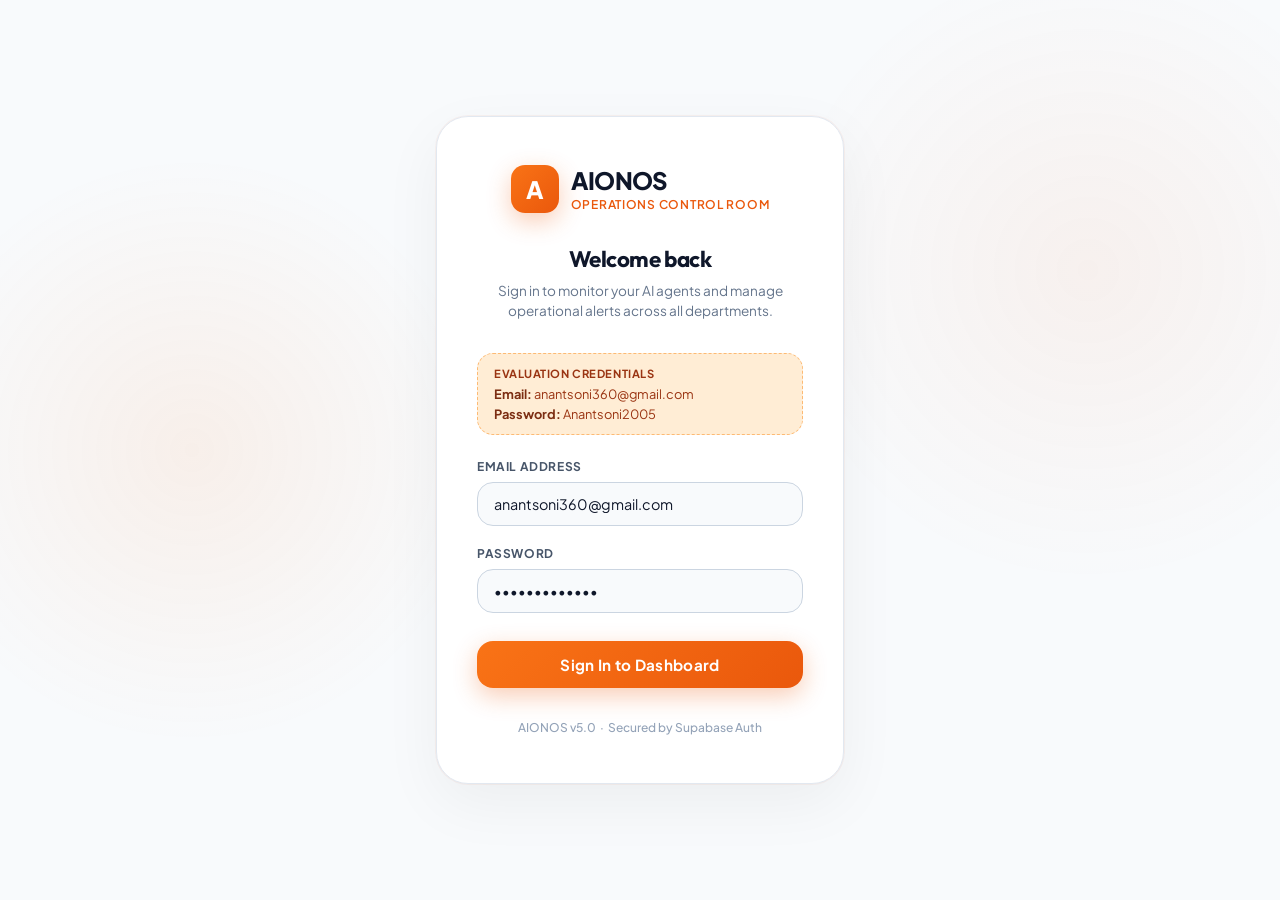
==== commit e9caa22b: "chore: point frontend to live railway backend" ====
--- a/frontend/login.html
+++ b/frontend/login.html
@@ -151,7 +151,7 @@
 
   <script src="src/js/config.js"></script>
   <script>
-    const BASE = window.AIONOS_API_URL || "http://localhost:8000";
+    const BASE = window.AIONOS_API_URL || "https://aionos-agentic-factory-production.up.railway.app";
 
     // If already logged in, redirect to dashboard
     const token = localStorage.getItem("aionos_token");
--- a/frontend/src/css/design.css
+++ b/frontend/src/css/design.css
@@ -2,7 +2,7 @@
    AIONOS Design System - White & Orange Curve Theme
    ============================================================ */
 
-@import url("https://fonts.googleapis.com/css2?family=Inter:wght@300;400;500;600;700;800&family=JetBrains+Mono:wght@400;500&display=swap");
+@import url("https://fonts.googleapis.com/css2?family=Outfit:wght@400;500;600;700;800;900&family=Plus+Jakarta+Sans:wght@400;500;600;700&family=Space+Grotesk:wght@500;600;700&family=JetBrains+Mono:wght@400;500&display=swap");
 
 /* -- Color Tokens ------------------------------------------- */
 :root {
@@ -71,13 +71,19 @@
   --ease: cubic-bezier(0.4, 0, 0.2, 1);
   --transition: 0.2s var(--ease);
   --transition-slow: 0.4s var(--ease);
+
+  /* Fonts */
+  --font-body: "Plus Jakarta Sans", sans-serif;
+  --font-heading: "Outfit", sans-serif;
+  --font-display: "Space Grotesk", sans-serif;
+  --font-mono: "JetBrains Mono", monospace;
 }
 
 /* -- Reset -------------------------------------------------- */
 *, *::before, *::after { box-sizing: border-box; margin: 0; padding: 0; }
 html { scroll-behavior: smooth; }
 body {
-  font-family: "Inter", -apple-system, system-ui, sans-serif;
+  font-family: var(--font-body);
   background: var(--bg-base);
   color: var(--text-primary);
   min-height: 100vh;
@@ -97,7 +103,9 @@
 .text-xl   { font-size: 1.375rem; }
 .text-2xl  { font-size: 1.75rem; }
 .text-3xl  { font-size: 2.25rem; }
-.font-mono { font-family: "JetBrains Mono", monospace; }
+.font-mono { font-family: var(--font-mono); }
+.font-heading { font-family: var(--font-heading); }
+.font-display { font-family: var(--font-display); }
 .font-medium { font-weight: 500; }
 .font-semibold { font-weight: 600; }
 .font-bold   { font-weight: 700; }
@@ -126,7 +134,9 @@
   flex-direction: column;
   overflow: hidden;
   flex-shrink: 0;
-  position: relative;
+  position: sticky;
+  top: 16px;
+  height: calc(100vh - 32px);
   z-index: 10;
 }
 
@@ -385,3 +395,435 @@
 .prose ul, .prose ol { margin-bottom: 12px; padding-left: 24px; }
 .prose li { margin-bottom: 4px; }
 .prose code { background: var(--bg-input); padding: 2px 6px; border-radius: 4px; font-family: "JetBrains Mono", monospace; font-size: 0.9em; }
+
+/* -- Creative Typography Overrides -- */
+.card-title { font-family: var(--font-heading); font-size: 1.25rem; letter-spacing: -0.02em; }
+.logo-text { font-family: var(--font-display); letter-spacing: -0.05em; font-size: 1.3rem; }
+}
+.nav-link.active .nav-badge { background: var(--indigo); color: white; }
+
+/* -- Buttons ------------------------------------------------ */
+.btn {
+  display: inline-flex; align-items: center; gap: 8px; justify-content: center;
+  padding: 10px 18px; border-radius: var(--radius-pill);
+  font-size: 0.85rem; font-weight: 600; cursor: pointer;
+  transition: var(--transition);
+}
+.btn:active { transform: scale(0.97); }
+.btn-sm { padding: 6px 12px; font-size: 0.75rem; }
+.btn-primary {
+  background: linear-gradient(135deg, #f97316, #ea580c); color: white;
+  box-shadow: 0 4px 14px rgba(234, 88, 12, 0.3);
+}
+.btn-primary:hover:not(:disabled) { box-shadow: 0 6px 20px rgba(234, 88, 12, 0.4); transform: translateY(-1px); }
+.btn-secondary {
+  background: var(--bg-input); color: var(--text-primary); border: 1px solid var(--border);
+}
+.btn-secondary:hover:not(:disabled) { background: var(--border); }
+.btn-ghost { background: transparent; color: var(--text-secondary); }
+.btn-ghost:hover:not(:disabled) { background: var(--bg-input); color: var(--text-primary); }
+.btn:disabled { opacity: 0.5; cursor: not-allowed; transform: none; }
+
+/* -- Cards -------------------------------------------------- */
+.card {
+  background: var(--bg-card); border: 1px solid var(--border);
+  border-radius: var(--radius-lg); padding: 24px;
+  box-shadow: var(--shadow-card);
+}
+.card-header { display: flex; justify-content: space-between; align-items: flex-start; margin-bottom: 20px; }
+.card-title { font-size: 1.1rem; font-weight: 700; color: var(--text-primary); }
+
+/* -- Grids -------------------------------------------------- */
+.grid { display: grid; gap: 20px; }
+.grid-2 { grid-template-columns: repeat(2, 1fr); }
+.grid-3 { grid-template-columns: repeat(3, 1fr); }
+.grid-4 { grid-template-columns: repeat(4, 1fr); }
+
+/* -- Badges ------------------------------------------------- */
+.badge {
+  display: inline-flex; align-items: center; gap: 4px;
+  padding: 4px 10px; border-radius: var(--radius-pill);
+  font-size: 0.72rem; font-weight: 600; text-transform: uppercase; letter-spacing: 0.04em;
+  border: 1px solid transparent;
+}
+.badge-critical { background: var(--critical-dim); color: var(--critical); border-color: rgba(239, 68, 68, 0.2); }
+.badge-high     { background: var(--high-dim); color: var(--high); border-color: rgba(249, 115, 22, 0.2); }
+.badge-medium   { background: var(--medium-dim); color: var(--medium); border-color: rgba(234, 179, 8, 0.2); }
+.badge-low      { background: var(--low-dim); color: var(--low); border-color: rgba(16, 185, 129, 0.2); }
+
+.badge-open             { background: var(--indigo-dim); color: var(--indigo); border-color: var(--indigo-glow); }
+.badge-in_progress      { background: rgba(59, 130, 246, 0.1); color: #3b82f6; border-color: rgba(59, 130, 246, 0.2); }
+.badge-pending_approval { background: rgba(234, 179, 8, 0.1); color: #d97706; border-color: rgba(234, 179, 8, 0.2); }
+.badge-resolved         { background: rgba(16, 185, 129, 0.1); color: #059669; border-color: rgba(16, 185, 129, 0.2); }
+.badge-escalated        { background: rgba(239, 68, 68, 0.1); color: #dc2626; border-color: rgba(239, 68, 68, 0.2); }
+
+/* -- Tables ------------------------------------------------- */
+.table-container {
+  width: 100%; overflow-x: auto;
+  border: 1px solid var(--border); border-radius: var(--radius-lg);
+  background: var(--bg-card);
+}
+table { width: 100%; border-collapse: collapse; text-align: left; }
+th {
+  padding: 14px 20px; font-size: 0.75rem; font-weight: 600;
+  color: var(--text-secondary); text-transform: uppercase; letter-spacing: 0.05em;
+  border-bottom: 1px solid var(--border); background: var(--bg-input);
+}
+td {
+  padding: 16px 20px; font-size: 0.85rem; border-bottom: 1px solid var(--border);
+  color: var(--text-primary); transition: background var(--transition);
+}
+tr:last-child td { border-bottom: none; }
+tr:hover td { background: var(--bg-input); }
+
+/* -- Forms / Inputs ----------------------------------------- */
+.form-group { margin-bottom: 20px; }
+.form-label {
+  display: block; font-size: 0.75rem; font-weight: 600; margin-bottom: 8px;
+  color: var(--text-secondary); text-transform: uppercase; letter-spacing: 0.05em;
+}
+.input {
+  width: 100%; padding: 12px 16px;
+  background: var(--bg-input); border: 1px solid var(--border-strong);
+  border-radius: var(--radius-md); color: var(--text-primary); font-size: 0.9rem;
+  transition: var(--transition);
+}
+.input:focus {
+  border-color: var(--indigo); box-shadow: 0 0 0 3px var(--indigo-dim);
+}
+.input::placeholder { color: var(--text-muted); }
+
+/* -- Modals / Drawers --------------------------------------- */
+.modal-overlay {
+  position: fixed; inset: 0; background: rgba(15, 23, 42, 0.4);
+  backdrop-filter: blur(8px); z-index: 100;
+  display: flex; align-items: center; justify-content: center; padding: 20px;
+  animation: fadeIn 0.2s var(--ease);
+}
+.modal {
+  background: var(--bg-surface); border: 1px solid var(--border);
+  border-radius: var(--radius-xl); padding: 32px; width: 100%; max-width: 500px;
+  box-shadow: var(--shadow-modal); animation: slideUp 0.3s var(--ease);
+}
+
+.drawer-overlay {
+  position: fixed; inset: 0; background: rgba(15, 23, 42, 0.2);
+  backdrop-filter: blur(4px); z-index: 100;
+}
+.drawer {
+  position: fixed; top: 16px; bottom: 16px; right: 16px; width: 500px; max-width: calc(100vw - 32px);
+  background: var(--bg-surface); border: 1px solid var(--border);
+  border-radius: var(--radius-xl); box-shadow: var(--shadow-modal);
+  display: flex; flex-direction: column; z-index: 101;
+  animation: slideInRight 0.3s var(--ease);
+}
+.drawer-header {
+  padding: 24px; border-bottom: 1px solid var(--border);
+  display: flex; justify-content: space-between; align-items: flex-start;
+}
+.drawer-body { flex: 1; overflow-y: auto; padding: 24px; }
+.drawer-footer { padding: 20px 24px; border-top: 1px solid var(--border); background: var(--bg-input); border-radius: 0 0 var(--radius-xl) var(--radius-xl); }
+
+/* -- Chat / Terminal (Agent Steps) -------------------------- */
+.chat-step {
+  display: flex; gap: 12px; margin-bottom: 20px;
+  animation: slideIn 0.3s var(--ease);
+}
+.chat-avatar {
+  width: 32px; height: 32px; border-radius: 12px; flex-shrink: 0;
+  display: flex; align-items: center; justify-content: center; font-size: 0.9rem;
+  background: var(--bg-input); border: 1px solid var(--border); color: var(--text-secondary);
+}
+.chat-content { flex: 1; }
+.chat-bubble {
+  background: var(--bg-input); padding: 12px 16px; border-radius: 4px 16px 16px 16px;
+  font-size: 0.85rem; color: var(--text-primary); line-height: 1.5;
+  border: 1px solid var(--border);
+}
+.chat-step.assistant .chat-avatar { background: var(--indigo-dim); color: var(--indigo); border-color: var(--indigo-glow); }
+.chat-step.assistant .chat-bubble { background: #ffffff; border-color: var(--indigo-glow); box-shadow: 0 2px 10px rgba(234, 88, 12, 0.05); }
+
+.tool-call {
+  margin-top: 8px; font-family: "JetBrains Mono", monospace; font-size: 0.75rem;
+  background: #f8fafc; border: 1px solid #e2e8f0; padding: 8px 12px; border-radius: var(--radius-sm);
+  color: #334155;
+}
+.tool-result {
+  margin-top: 4px; font-family: "JetBrains Mono", monospace; font-size: 0.75rem;
+  color: #059669; padding-left: 12px; border-left: 2px solid #10b981;
+}
+
+/* -- Animations --------------------------------------------- */
+@keyframes fadeIn { from { opacity: 0; } to { opacity: 1; } }
+@keyframes slideUp { from { opacity: 0; transform: translateY(20px) scale(0.98); } to { opacity: 1; transform: translateY(0) scale(1); } }
+@keyframes slideInRight { from { opacity: 0; transform: translateX(40px); } to { opacity: 1; transform: translateX(0); } }
+@keyframes slideIn { from { opacity: 0; transform: translateY(10px); } to { opacity: 1; transform: translateY(0); } }
+
+/* -- Loaders ------------------------------------------------ */
+.spinner {
+  width: 20px; height: 20px; border: 2px solid var(--border-strong);
+  border-top-color: var(--indigo); border-radius: 50%;
+  animation: spin 0.8s linear infinite;
+}
+.spinner-lg { width: 32px; height: 32px; border-width: 3px; }
+@keyframes spin { to { transform: rotate(360deg); } }
+
+/* -- Utility ------------------------------------------------ */
+.flex { display: flex; }
+.items-center { align-items: center; }
+.justify-between { justify-content: space-between; }
+.gap-2 { gap: 8px; }
+.gap-3 { gap: 12px; }
+.gap-4 { gap: 16px; }
+.mt-2 { margin-top: 8px; }
+.mt-4 { margin-top: 16px; }
+.mt-6 { margin-top: 24px; }
+.mb-2 { margin-bottom: 8px; }
+.mb-4 { margin-bottom: 16px; }
+.text-right { text-align: right; }
+.text-center { text-align: center; }
+
+/* -- Markdown Content (for rules) --------------------------- */
+.prose { font-size: 0.85rem; line-height: 1.6; color: var(--text-secondary); }
+.prose h1, .prose h2, .prose h3 { color: var(--text-primary); margin-bottom: 12px; margin-top: 24px; }
+.prose p { margin-bottom: 12px; }
+.prose ul, .prose ol { margin-bottom: 12px; padding-left: 24px; }
+.prose li { margin-bottom: 4px; }
+.prose code { background: var(--bg-input); padding: 2px 6px; border-radius: 4px; font-family: "JetBrains Mono", monospace; font-size: 0.9em; }
+
+/* -- Creative Typography Overrides -- */
+.card-title { font-family: var(--font-heading); font-size: 1.25rem; letter-spacing: -0.02em; }
+.logo-text { font-family: var(--font-display); letter-spacing: -0.05em; font-size: 1.3rem; }
+.logo-text span { font-family: var(--font-body); letter-spacing: 0.1em; }
+.login-title { font-family: var(--font-heading); font-size: 1.8rem; letter-spacing: -0.03em; }
+.stat-value { font-family: var(--font-display); font-size: 2.5rem; font-weight: 700; letter-spacing: -0.05em; color: var(--indigo); }
+.stat-label { font-family: var(--font-body); font-size: 0.8rem; font-weight: 600; text-transform: uppercase; letter-spacing: 0.05em; color: var(--text-secondary); margin-bottom: 4px; }
+th { font-family: var(--font-heading); font-size: 0.8rem; letter-spacing: 0.05em; }
+.nav-section-label { font-family: var(--font-heading); font-size: 0.75rem; letter-spacing: 0.08em; }
+
+/* -- Alert Cards (Redesign) --------------------------------- */
+.alerts-grid {
+  display: grid;
+  grid-template-columns: repeat(auto-fill, minmax(320px, 1fr));
+  gap: 24px;
+}
+
+.alert-card {
+  background: var(--bg-surface);
+  border: 1px solid var(--border);
+  border-radius: var(--radius-xl);
+  padding: 24px;
+  display: flex;
+  flex-direction: column;
+  gap: 16px;
+  transition: all 0.3s cubic-bezier(0.4, 0, 0.2, 1);
+  box-shadow: 0 4px 6px -1px rgba(0, 0, 0, 0.05), 0 2px 4px -2px rgba(0, 0, 0, 0.02);
+  position: relative;
+  overflow: hidden;
+}
+
+.alert-card:hover {
+  transform: translateY(-4px);
+  box-shadow: 0 20px 25px -5px rgba(0, 0, 0, 0.1), 0 8px 10px -6px rgba(0, 0, 0, 0.05);
+  border-color: rgba(249, 115, 22, 0.3);
+}
+
+.alert-card::before {
+  content: '';
+  position: absolute;
+  top: 0; left: 0; width: 100%; height: 4px;
+  background: linear-gradient(90deg, #f97316, #ea580c);
+  opacity: 0;
+  transition: opacity 0.3s ease;
+}
+.alert-card:hover::before {
+  opacity: 1;
+}
+
+.alert-card-header {
+  display: flex;
+  justify-content: space-between;
+  align-items: center;
+}
+
+.alert-card-age {
+  font-size: 0.75rem;
+  color: var(--text-muted);
+  font-weight: 500;
+}
+
+.alert-title {
+  font-family: var(--font-heading);
+  font-size: 1.1rem;
+  font-weight: 700;
+  color: var(--text-primary);
+  line-height: 1.4;
+  margin-bottom: 6px;
+}
+
+.alert-desc {
+  font-size: 0.85rem;
+  color: var(--text-secondary);
+  line-height: 1.5;
+  display: -webkit-box;
+  -webkit-line-clamp: 2;
+  -webkit-box-orient: vertical;
+  overflow: hidden;
+}
+
+.alert-card-meta {
+  font-size: 0.8rem;
+  color: var(--text-secondary);
+  background: var(--bg-base);
+  padding: 8px 12px;
+  border-radius: var(--radius-md);
+  border: 1px solid var(--border);
+}
+
+.alert-card-footer {
+  margin-top: auto;
+  padding-top: 16px;
+  border-top: 1px solid var(--border);
+}
+
+/* -- Approvals Cards (Redesign) ----------------------------- */
+.approvals-grid {
+  display: grid;
+  grid-template-columns: repeat(auto-fill, minmax(380px, 1fr));
+  gap: 24px;
+}
+
+.approval-card {
+  background: var(--bg-surface);
+  border: 1px solid var(--border);
+  border-radius: var(--radius-xl);
+  padding: 24px;
+  display: flex;
+  flex-direction: column;
+  transition: all 0.3s cubic-bezier(0.4, 0, 0.2, 1);
+  box-shadow: 0 4px 6px -1px rgba(0, 0, 0, 0.05), 0 2px 4px -2px rgba(0, 0, 0, 0.02);
+  position: relative;
+  overflow: hidden;
+}
+
+.approval-card:hover {
+  transform: translateY(-4px);
+  box-shadow: 0 20px 25px -5px rgba(0, 0, 0, 0.1), 0 8px 10px -6px rgba(0, 0, 0, 0.05);
+}
+
+.approval-card.supervisor-card {
+  border-left: 4px solid #8b5cf6;
+}
+
+.approval-card-header {
+  display: flex;
+  justify-content: space-between;
+  align-items: center;
+  margin-bottom: 20px;
+}
+
+.approval-section-title {
+  font-size: 0.75rem;
+  color: var(--text-muted);
+  text-transform: uppercase;
+  letter-spacing: 0.06em;
+  font-weight: 700;
+  margin-bottom: 6px;
+}
+
+.approval-action-text {
+  font-size: 0.9rem;
+  font-weight: 500;
+  color: var(--text-primary);
+}
+
+.approval-findings-text {
+  font-size: 0.85rem;
+  color: var(--text-secondary);
+  line-height: 1.6;
+  background: var(--bg-input);
+  padding: 12px 16px;
+  border-radius: var(--radius-md);
+  border: 1px solid var(--border);
+}
+
+.approval-policy-text {
+  font-size: 0.8rem;
+  color: var(--indigo);
+  background: var(--indigo-dim);
+  padding: 10px 14px;
+  border-radius: var(--radius-md);
+}
+
+/* -- Observatory Cards (Redesign) --------------------------- */
+.obs-grid {
+  display: grid;
+  grid-template-columns: repeat(auto-fill, minmax(320px, 1fr));
+  gap: 16px;
+}
+
+.obs-card {
+  background: var(--bg-surface);
+  border: 1px solid var(--border);
+  border-radius: var(--radius-lg);
+  padding: 16px 20px;
+  display: flex;
+  flex-direction: column;
+  transition: all 0.2s var(--ease);
+  position: relative;
+  overflow: hidden;
+}
+
+.obs-card:hover {
+  transform: translateY(-2px);
+  box-shadow: var(--shadow-card);
+  border-color: var(--border-strong);
+}
+
+.obs-card.active-run { border-left: 4px solid #22c55e; }
+.obs-card.supervisor-run { border-left: 4px solid #8b5cf6; }
+
+.obs-card-header {
+  display: flex;
+  justify-content: space-between;
+  align-items: flex-start;
+  margin-bottom: 8px;
+}
+.obs-title { font-weight: 600; font-size: 0.95rem; color: var(--text-primary); }
+.obs-subtitle { font-size: 0.8rem; color: var(--text-secondary); margin-top: 4px; }
+
+/* -- Page Headers ------------------------------------------- */
+.page-header {
+  margin-bottom: 24px;
+}
+
+.page-header h1 {
+  font-family: var(--font-display);
+  font-size: 2.4rem;
+  font-weight: 800;
+  letter-spacing: -0.05em;
+  background: linear-gradient(135deg, var(--text-primary) 30%, var(--indigo) 100%);
+  -webkit-background-clip: text;
+  -webkit-text-fill-color: transparent;
+  margin-bottom: 6px;
+  position: relative;
+  display: inline-block;
+}
+
+.page-header h1::after {
+  content: '';
+  position: absolute;
+  bottom: 0;
+  left: 0;
+  width: 40px;
+  height: 4px;
+  background: var(--indigo);
+  border-radius: var(--radius-pill);
+}
+
+.page-header p {
+  color: var(--text-secondary);
+  font-size: 0.95rem;
+  font-weight: 500;
+  margin-top: 8px;
+}
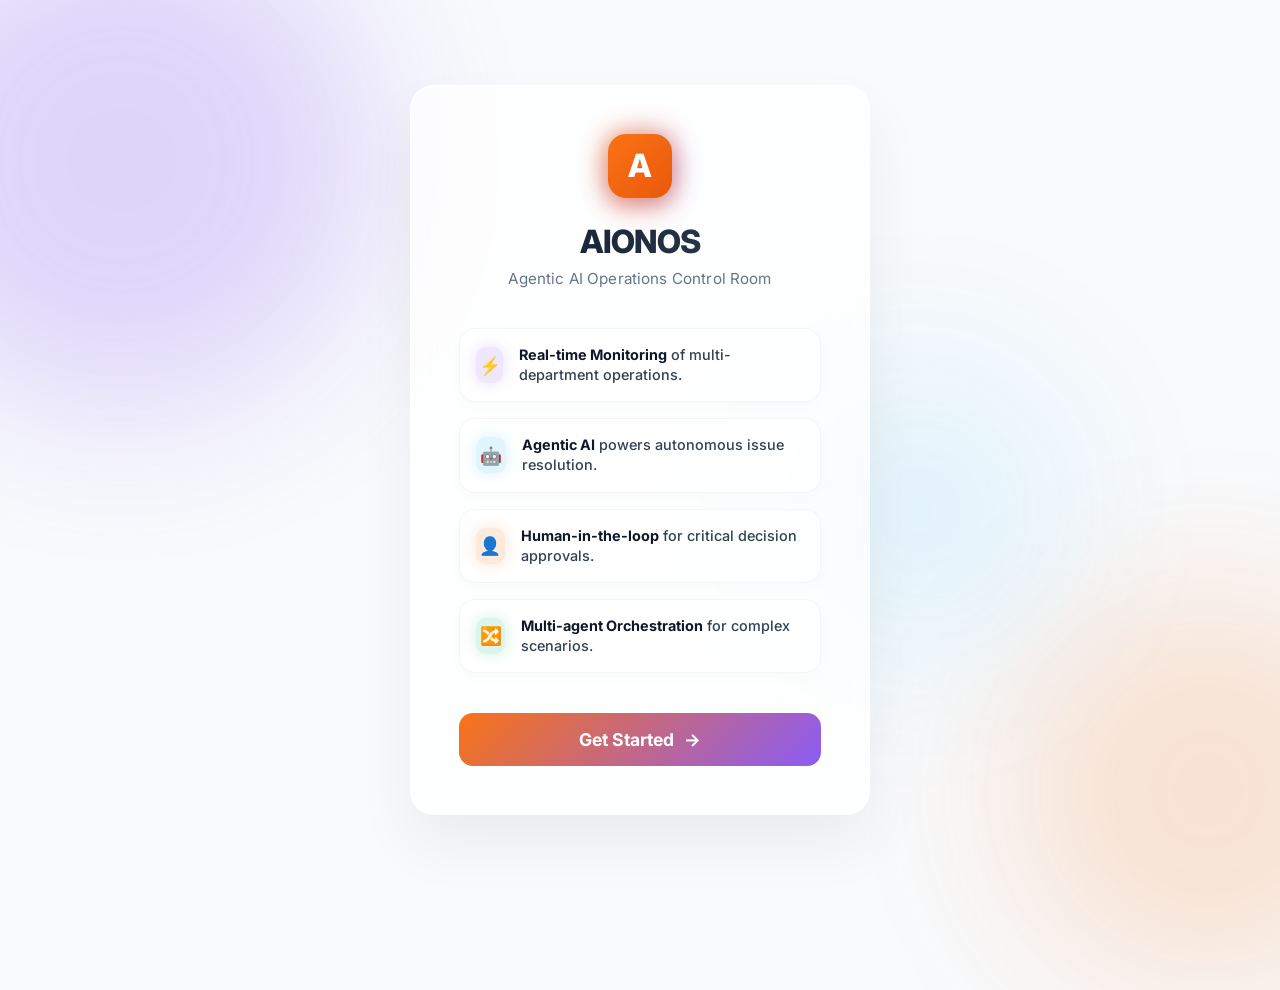
==== commit 83d0b281: "Deploy: Fix major agentic bugs, add limits API, redesign landing page, fix Observatory traces" ====
--- a/frontend/login.html
+++ b/frontend/login.html
@@ -3,161 +3,304 @@
 <head>
   <meta charset="UTF-8" />
   <meta name="viewport" content="width=device-width, initial-scale=1.0" />
-  <title>AIONOS — Sign In</title>
-  <meta name="description" content="Sign in to AIONOS Operations Control Room" />
-  <link rel="stylesheet" href="src/css/design.css" />
+  <title>AIONOS — Control Room</title>
+  <meta name="description" content="AIONOS Operations Control Room" />
+  <link rel="preconnect" href="https://fonts.googleapis.com">
+  <link rel="preconnect" href="https://fonts.gstatic.com" crossorigin>
+  <link href="https://fonts.googleapis.com/css2?family=Inter:wght@300;400;500;600;700;800&display=swap" rel="stylesheet">
   <link rel="icon" href="data:image/svg+xml,<svg xmlns='http://www.w3.org/2000/svg' viewBox='0 0 100 100'><rect width='100' height='100' rx='20' fill='%23ea580c'/><text y='.9em' font-size='70' x='12'>A</text></svg>" />
   <style>
-    body { min-height: 100vh; display: flex; align-items: center; justify-content: center; overflow: hidden; background: #f8fafc; }
-
-    body::before {
-      content: ''; position: fixed; inset: 0; pointer-events: none;
-      background:
-        radial-gradient(circle at 15% 50%, rgba(249, 115, 22, 0.08), transparent 25%),
-        radial-gradient(circle at 85% 30%, rgba(234, 88, 12, 0.06), transparent 25%);
-    }
-
-    .login-wrapper {
+    :root {
+      --primary: #f97316;
+      --primary-dark: #ea580c;
+      --accent: #8b5cf6;
+      --bg: #f8fafc;
+      --card-bg: rgba(255, 255, 255, 0.75);
+      --card-border: rgba(255, 255, 255, 0.9);
+      --text: #0f172a;
+      --text-muted: #64748b;
+    }
+    
+    * { margin: 0; padding: 0; box-sizing: border-box; font-family: 'Inter', sans-serif; }
+    
+    body { 
+      min-height: 100vh; 
+      display: flex; 
+      align-items: center; 
+      justify-content: center; 
+      background: var(--bg);
+      color: var(--text);
+      overflow: hidden; 
+      position: relative;
+    }
+
+    /* Animated background elements */
+    .blob {
+      position: absolute;
+      border-radius: 50%;
+      filter: blur(80px);
+      z-index: 0;
+      opacity: 0.6;
+      animation: float 10s ease-in-out infinite alternate;
+    }
+    .blob-1 {
+      top: -10%; left: -10%;
+      width: 500px; height: 500px;
+      background: rgba(139, 92, 246, 0.4);
+      animation-delay: 0s;
+    }
+    .blob-2 {
+      bottom: -10%; right: -10%;
+      width: 400px; height: 400px;
+      background: rgba(249, 115, 22, 0.3);
+      animation-delay: -5s;
+    }
+    .blob-3 {
+      top: 40%; left: 60%;
+      width: 300px; height: 300px;
+      background: rgba(56, 189, 248, 0.2);
+      animation-delay: -2s;
+    }
+
+    @keyframes float {
+      0% { transform: translate(0, 0) scale(1); }
+      100% { transform: translate(50px, 50px) scale(1.1); }
+    }
+
+    /* Main Container */
+    .container {
+      position: relative;
+      z-index: 10;
+      width: 100%;
+      max-width: 500px;
+      padding: 20px;
+      animation: slideUp 0.8s cubic-bezier(0.16, 1, 0.3, 1);
+    }
+
+    @keyframes slideUp {
+      from { opacity: 0; transform: translateY(40px); }
+      to { opacity: 1; transform: translateY(0); }
+    }
+
+    /* Glass Card */
+    .glass-card {
+      background: var(--card-bg);
+      backdrop-filter: blur(20px);
+      -webkit-backdrop-filter: blur(20px);
+      border: 1px solid var(--card-border);
+      border-radius: 24px;
+      padding: 48px;
+      box-shadow: 0 30px 60px rgba(0, 0, 0, 0.06), inset 0 1px 0 rgba(255,255,255,0.8);
+      position: relative;
+      overflow: hidden;
+    }
+    
+    .glass-card::before {
+      content: '';
+      position: absolute;
+      top: 0; left: -100%;
+      width: 50%; height: 100%;
+      background: linear-gradient(to right, transparent, rgba(255,255,255,0.03), transparent);
+      transform: skewX(-20deg);
+      animation: shine 6s infinite;
+    }
+    
+    @keyframes shine {
+      0% { left: -100%; }
+      20% { left: 200%; }
+      100% { left: 200%; }
+    }
+
+    /* Logo & Header */
+    .header {
+      text-align: center;
+      margin-bottom: 40px;
+    }
+    
+    .logo-container {
+      display: inline-flex;
+      align-items: center;
+      justify-content: center;
+      width: 64px; height: 64px;
+      border-radius: 18px;
+      background: linear-gradient(135deg, var(--primary), var(--primary-dark));
+      font-size: 2rem;
+      font-weight: 800;
+      color: white;
+      box-shadow: 0 10px 25px rgba(234, 88, 12, 0.4);
+      margin-bottom: 24px;
+      position: relative;
+    }
+    .logo-container::after {
+      content: ''; position: absolute; inset: -4px;
+      border-radius: 22px;
+      background: linear-gradient(135deg, var(--primary), var(--accent));
+      z-index: -1; filter: blur(12px); opacity: 0.6;
+    }
+
+    h1 {
+      font-size: 2rem;
+      font-weight: 800;
+      letter-spacing: -0.03em;
+      margin-bottom: 8px;
+      background: linear-gradient(to right, #0f172a, #334155);
+      -webkit-background-clip: text;
+      -webkit-text-fill-color: transparent;
+    }
+    
+    p.subtitle {
+      font-size: 0.95rem;
+      color: var(--text-muted);
+      font-weight: 400;
+      letter-spacing: 0.01em;
+    }
+
+    /* Features List */
+    .features {
+      display: flex;
+      flex-direction: column;
+      gap: 16px;
+      margin-bottom: 40px;
+    }
+    
+    .feature-item {
+      display: flex;
+      align-items: center;
+      gap: 16px;
+      background: rgba(255, 255, 255, 0.6);
+      border: 1px solid rgba(0, 0, 0, 0.04);
+      padding: 16px;
+      border-radius: 16px;
+      transition: all 0.3s ease;
+      box-shadow: 0 4px 15px rgba(0, 0, 0, 0.02);
+    }
+    
+    .feature-item:hover {
+      background: rgba(255, 255, 255, 0.9);
+      transform: translateX(5px);
+      border-color: rgba(0, 0, 0, 0.08);
+      box-shadow: 0 8px 25px rgba(0, 0, 0, 0.05);
+    }
+    
+    .feature-icon {
+      width: 36px; height: 36px;
+      border-radius: 10px;
+      background: rgba(139, 92, 246, 0.15);
+      color: #a855f7;
+      display: flex; align-items: center; justify-content: center;
+      font-size: 1.1rem;
+      box-shadow: 0 0 15px rgba(139, 92, 246, 0.2);
+    }
+    
+    .feature-item:nth-child(2) .feature-icon { background: rgba(56, 189, 248, 0.15); color: #38bdf8; box-shadow: 0 0 15px rgba(56,189,248,0.2); }
+    .feature-item:nth-child(3) .feature-icon { background: rgba(249, 115, 22, 0.15); color: #fb923c; box-shadow: 0 0 15px rgba(249,115,22,0.2); }
+    .feature-item:nth-child(4) .feature-icon { background: rgba(16, 185, 129, 0.15); color: #34d399; box-shadow: 0 0 15px rgba(16,185,129,0.2); }
+    
+    .feature-text {
+      font-size: 0.9rem;
+      font-weight: 500;
+      color: #334155;
+      line-height: 1.4;
+    }
+    .feature-text strong {
+      color: #0f172a;
+      font-weight: 700;
+    }
+
+    /* Button */
+    .btn-glow {
+      position: relative;
+      width: 100%;
+      padding: 16px;
+      border-radius: 14px;
+      background: linear-gradient(135deg, var(--primary), var(--accent));
+      color: white;
+      font-size: 1.1rem;
+      font-weight: 700;
+      border: none;
+      cursor: pointer;
+      overflow: hidden;
+      transition: all 0.3s ease;
+      display: flex;
+      align-items: center;
+      justify-content: center;
+      gap: 10px;
+    }
+    
+    .btn-glow::before {
+      content: ''; position: absolute; inset: 0;
+      background: linear-gradient(135deg, var(--accent), var(--primary));
+      opacity: 0; transition: opacity 0.3s ease;
+    }
+    
+    .btn-glow:hover {
+      transform: translateY(-2px);
+      box-shadow: 0 15px 30px rgba(234, 88, 12, 0.3), 0 0 20px rgba(139, 92, 246, 0.4);
+    }
+    
+    .btn-glow:hover::before { opacity: 1; }
+    
+    .btn-text { position: relative; z-index: 1; }
+    
+    .btn-arrow {
       position: relative; z-index: 1;
-      width: 100%; max-width: 440px;
-      padding: 16px;
-    }
-
-    .login-card {
-      background: #ffffff;
-      border: 1px solid #e2e8f0;
-      border-radius: var(--radius-xl);
-      padding: 48px 40px;
-      box-shadow: 0 20px 60px rgba(0,0,0,0.05), 0 0 0 1px rgba(234,88,12,0.05);
-    }
-
-    .login-logo {
-      display: flex; align-items: center; gap: 12px;
-      margin-bottom: 32px; justify-content: center;
-    }
-    .login-logo-mark {
-      width: 48px; height: 48px; border-radius: 14px;
-      background: linear-gradient(135deg, #f97316, #ea580c);
-      display: flex; align-items: center; justify-content: center;
-      font-size: 1.5rem; font-weight: 900; color: white;
-      box-shadow: 0 8px 24px rgba(234, 88, 12, 0.3);
-    }
-    .login-logo-text { font-size: 1.5rem; font-weight: 800; letter-spacing: -0.03em; color: #0f172a; }
-    .login-logo-text span {
-      display: block; font-size: 0.75rem; font-weight: 600;
-      color: #ea580c; letter-spacing: 0.06em; text-transform: uppercase; margin-top: 2px;
-    }
-
-    .login-title {
-      text-align: center; margin-bottom: 8px;
-      font-size: 1.4rem; font-weight: 700; letter-spacing: -0.02em; color: #0f172a;
-    }
-    .login-subtitle {
-      text-align: center; margin-bottom: 32px;
-      font-size: 0.85rem; color: #64748b; line-height: 1.5;
-    }
-
-    .test-credentials {
-      background: #ffedd5; border: 1px dashed #fdba74;
-      border-radius: var(--radius-md); padding: 12px 16px;
-      margin-bottom: 24px; font-size: 0.8rem; color: #9a3412;
-      display: flex; flex-direction: column; gap: 4px;
-    }
-    .test-credentials strong { color: #7c2d12; }
-
-    .form-group { margin-bottom: 20px; }
-    .form-label {
-      display: block; font-size: 0.75rem; font-weight: 700;
-      color: #475569; text-transform: uppercase;
-      letter-spacing: 0.05em; margin-bottom: 8px;
-    }
-
-    .login-btn {
-      width: 100%; padding: 14px;
-      background: linear-gradient(135deg, #f97316, #ea580c);
-      color: white; border: none; border-radius: var(--radius-md);
-      font-size: 0.95rem; font-weight: 700; cursor: pointer;
-      transition: all 0.2s; letter-spacing: 0.02em;
-      margin-top: 8px;
-      box-shadow: 0 8px 24px rgba(234, 88, 12, 0.3);
-    }
-    .login-btn:hover:not(:disabled) {
-      transform: translateY(-2px);
-      box-shadow: 0 12px 32px rgba(234, 88, 12, 0.4);
-    }
-    .login-btn:disabled { opacity: 0.7; cursor: not-allowed; transform: none; }
-
-    .login-error {
-      background: #fee2e2; border: 1px solid #fca5a5;
-      border-radius: var(--radius-sm); padding: 12px 16px;
-      font-size: 0.85rem; color: #b91c1c; margin-bottom: 20px;
-      display: none; font-weight: 500;
-    }
-    .login-error.show { display: block; }
-
-    .login-footer {
-      text-align: center; margin-top: 32px;
-      font-size: 0.75rem; color: #94a3b8; font-weight: 500;
-    }
-
-    .spinner-inline {
-      display: inline-block; width: 16px; height: 16px;
-      border: 2px solid rgba(255,255,255,0.4);
-      border-top-color: white; border-radius: 50%;
-      animation: spin 0.7s linear infinite; vertical-align: middle; margin-right: 8px;
-    }
-    @keyframes spin { to { transform: rotate(360deg); } }
+      transition: transform 0.3s ease;
+    }
+    .btn-glow:hover .btn-arrow { transform: translateX(5px); }
+
   </style>
 </head>
 <body>
-  <div class="login-wrapper">
-    <div class="login-card">
-      <div class="login-logo">
-        <div class="login-logo-mark">A</div>
-        <div class="login-logo-text">AIONOS <span>Operations Control Room</span></div>
+  
+  <div class="blob blob-1"></div>
+  <div class="blob blob-2"></div>
+  <div class="blob blob-3"></div>
+
+  <div class="container">
+    <div class="glass-card">
+      
+      <div class="header">
+        <div class="logo-container">A</div>
+        <h1>AIONOS</h1>
+        <p class="subtitle">Agentic AI Operations Control Room</p>
       </div>
 
-      <h1 class="login-title">Welcome back</h1>
-      <p class="login-subtitle">Sign in to monitor your AI agents and manage operational alerts across all departments.</p>
-
-      <!-- TEST CREDENTIALS BOX -->
-      <div class="test-credentials">
-        <div style="font-weight:700;margin-bottom:2px;text-transform:uppercase;font-size:0.7rem;letter-spacing:0.05em">Evaluation Credentials</div>
-        <div><strong>Email:</strong> anantsoni360@gmail.com</div>
-        <div><strong>Password:</strong> Anantsoni2005</div>
+      <div class="features">
+        <div class="feature-item">
+          <div class="feature-icon">⚡</div>
+          <div class="feature-text"><strong>Real-time Monitoring</strong> of multi-department operations.</div>
+        </div>
+        <div class="feature-item">
+          <div class="feature-icon">🤖</div>
+          <div class="feature-text"><strong>Agentic AI</strong> powers autonomous issue resolution.</div>
+        </div>
+        <div class="feature-item">
+          <div class="feature-icon">👤</div>
+          <div class="feature-text"><strong>Human-in-the-loop</strong> for critical decision approvals.</div>
+        </div>
+        <div class="feature-item">
+          <div class="feature-icon">🔀</div>
+          <div class="feature-text"><strong>Multi-agent Orchestration</strong> for complex scenarios.</div>
+        </div>
       </div>
 
-      <div class="login-error" id="login-error"></div>
-
-      <form id="login-form" autocomplete="on">
-        <div class="form-group">
-          <label class="form-label" for="email">Email address</label>
-          <input class="input" type="email" id="email" name="email"
-            placeholder="anantsoni360@gmail.com" value="anantsoni360@gmail.com" autocomplete="email" required />
-        </div>
-        <div class="form-group">
-          <label class="form-label" for="password">Password</label>
-          <input class="input" type="password" id="password" name="password"
-            placeholder="••••••••" value="Anantsoni2005" autocomplete="current-password" required />
-        </div>
-        <button class="login-btn" type="submit" id="login-btn">Sign In to Dashboard</button>
-      </form>
-
-      <div class="login-footer">
-        AIONOS v5.0 &nbsp;·&nbsp; Secured by Supabase Auth
-      </div>
+      <button class="btn-glow" id="get-started-btn">
+        <span class="btn-text">Get Started</span>
+        <span class="btn-arrow">→</span>
+      </button>
+
     </div>
   </div>
 
   <script src="src/js/config.js"></script>
   <script>
-    const BASE = window.AIONOS_API_URL || "https://aionos-agentic-factory-production.up.railway.app";
+    const BASE = window.AIONOS_API_URL || "http://127.0.0.1:8000";
 
     // If already logged in, redirect to dashboard
     const token = localStorage.getItem("aionos_token");
     if (token) {
       try {
-        const payload = JSON.parse(atob(token.split(".")[1]));
+        const payload = JSON.parse(atob(token.split(".")[1].replace(/-/g, "+").replace(/_/g, "/")));
         if (payload.exp * 1000 > Date.now()) {
           const basePath = window.location.pathname.startsWith('/ui') ? '/ui' : '';
           window.location.href = `${basePath}/`;
@@ -165,41 +308,10 @@
       } catch (_) {}
     }
 
-    document.getElementById("login-form").addEventListener("submit", async (e) => {
-      e.preventDefault();
-      const btn   = document.getElementById("login-btn");
-      const error = document.getElementById("login-error");
-      const email    = document.getElementById("email").value.trim();
-      const password = document.getElementById("password").value;
-
-      btn.disabled = true;
-      btn.innerHTML = '<span class="spinner-inline"></span>Signing in…';
-      error.classList.remove("show");
-
-      try {
-        const res = await fetch(`${BASE}/api/auth/login`, {
-          method:  "POST",
-          headers: { "Content-Type": "application/json" },
-          body:    JSON.stringify({ email, password }),
-        });
-        const data = await res.json();
-
-        if (!res.ok) {
-          throw new Error(data.detail || "Login failed");
-        }
-
-        localStorage.setItem("aionos_token",         data.access_token);
-        localStorage.setItem("aionos_refresh_token",  data.refresh_token);
-        localStorage.setItem("aionos_user",           JSON.stringify(data.user));
-
-        const basePath = window.location.pathname.startsWith('/ui') ? '/ui' : '';
-        window.location.href = `${basePath}/`;
-      } catch (err) {
-        error.textContent = err.message || "Invalid credentials. Please try again.";
-        error.classList.add("show");
-        btn.disabled = false;
-        btn.textContent = "Sign In to Dashboard";
-      }
+    document.getElementById("get-started-btn").addEventListener("click", () => {
+      localStorage.setItem("aionos_token", "dummy.eyJleHAiOjI5OTk5OTk5OTl9.dummy");
+      const basePath = window.location.pathname.startsWith('/ui') ? '/ui' : '';
+      window.location.href = `${basePath}/`;
     });
   </script>
 </body>
